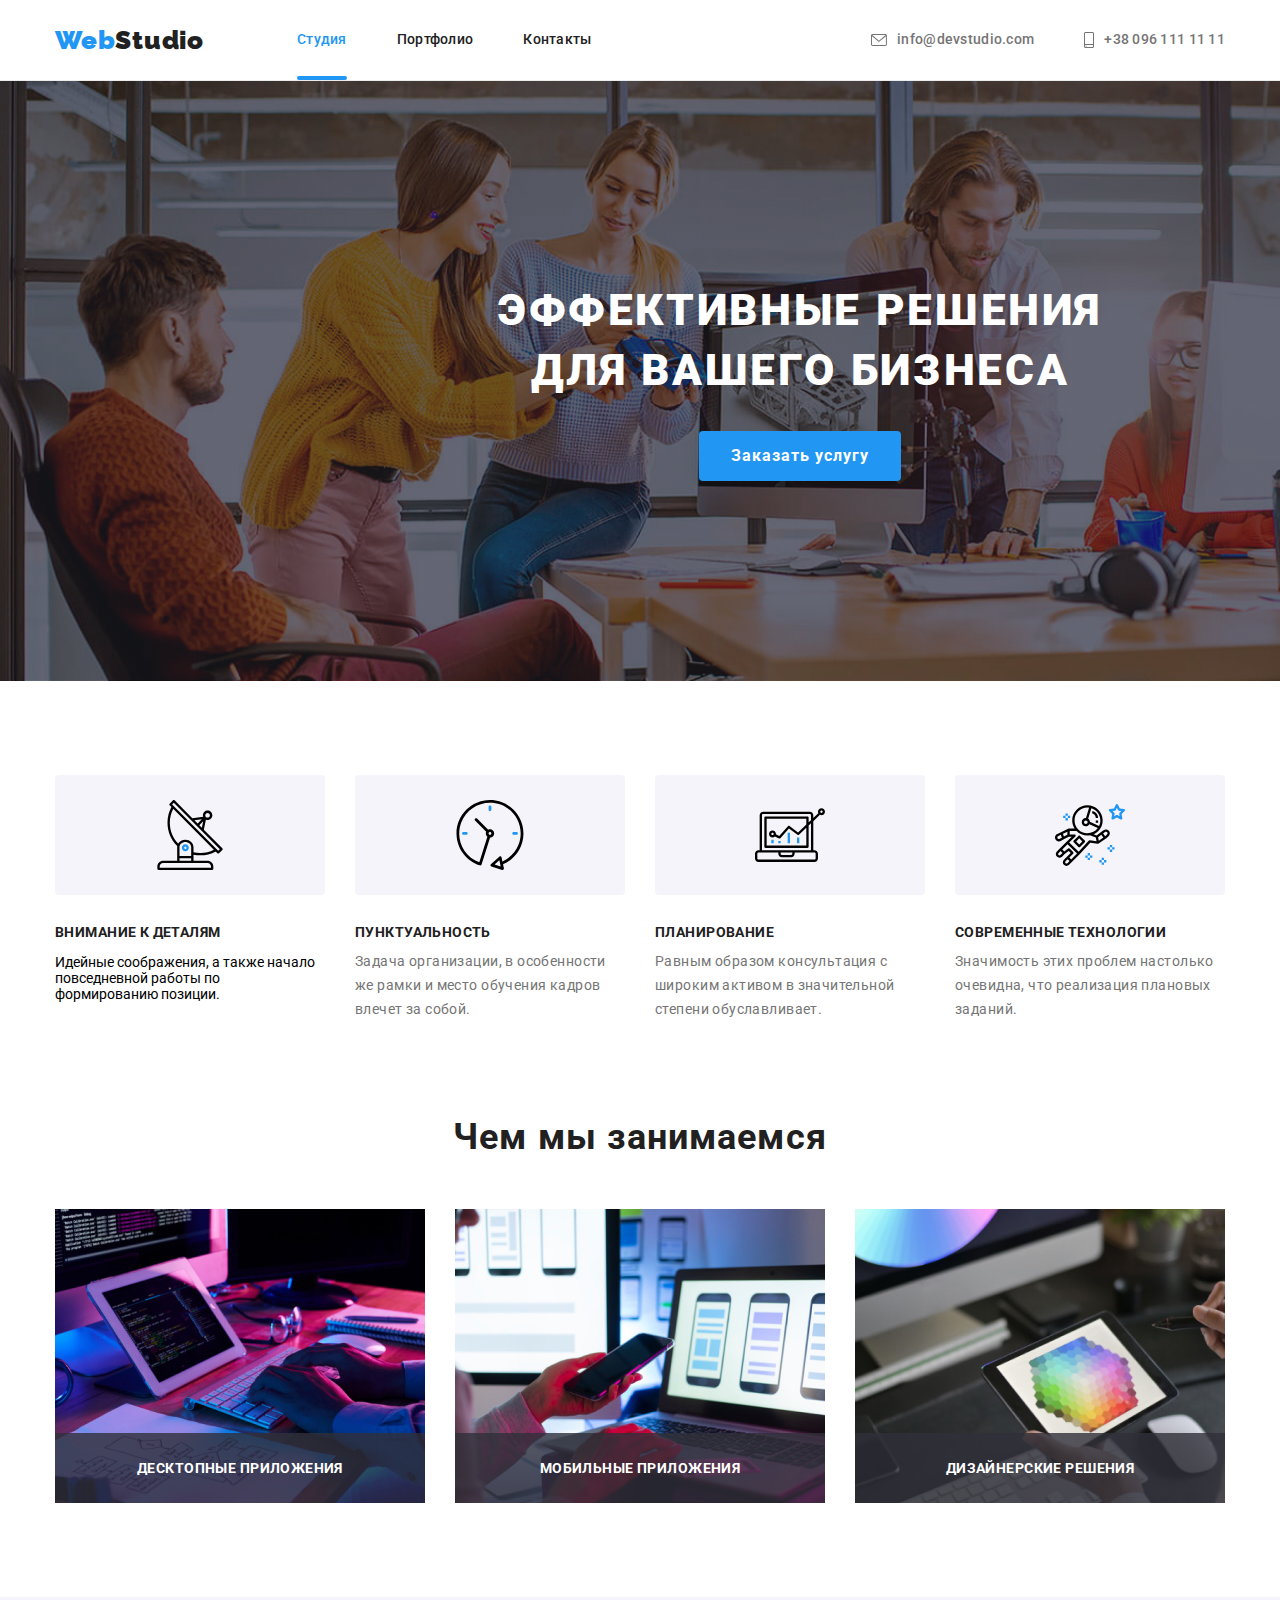
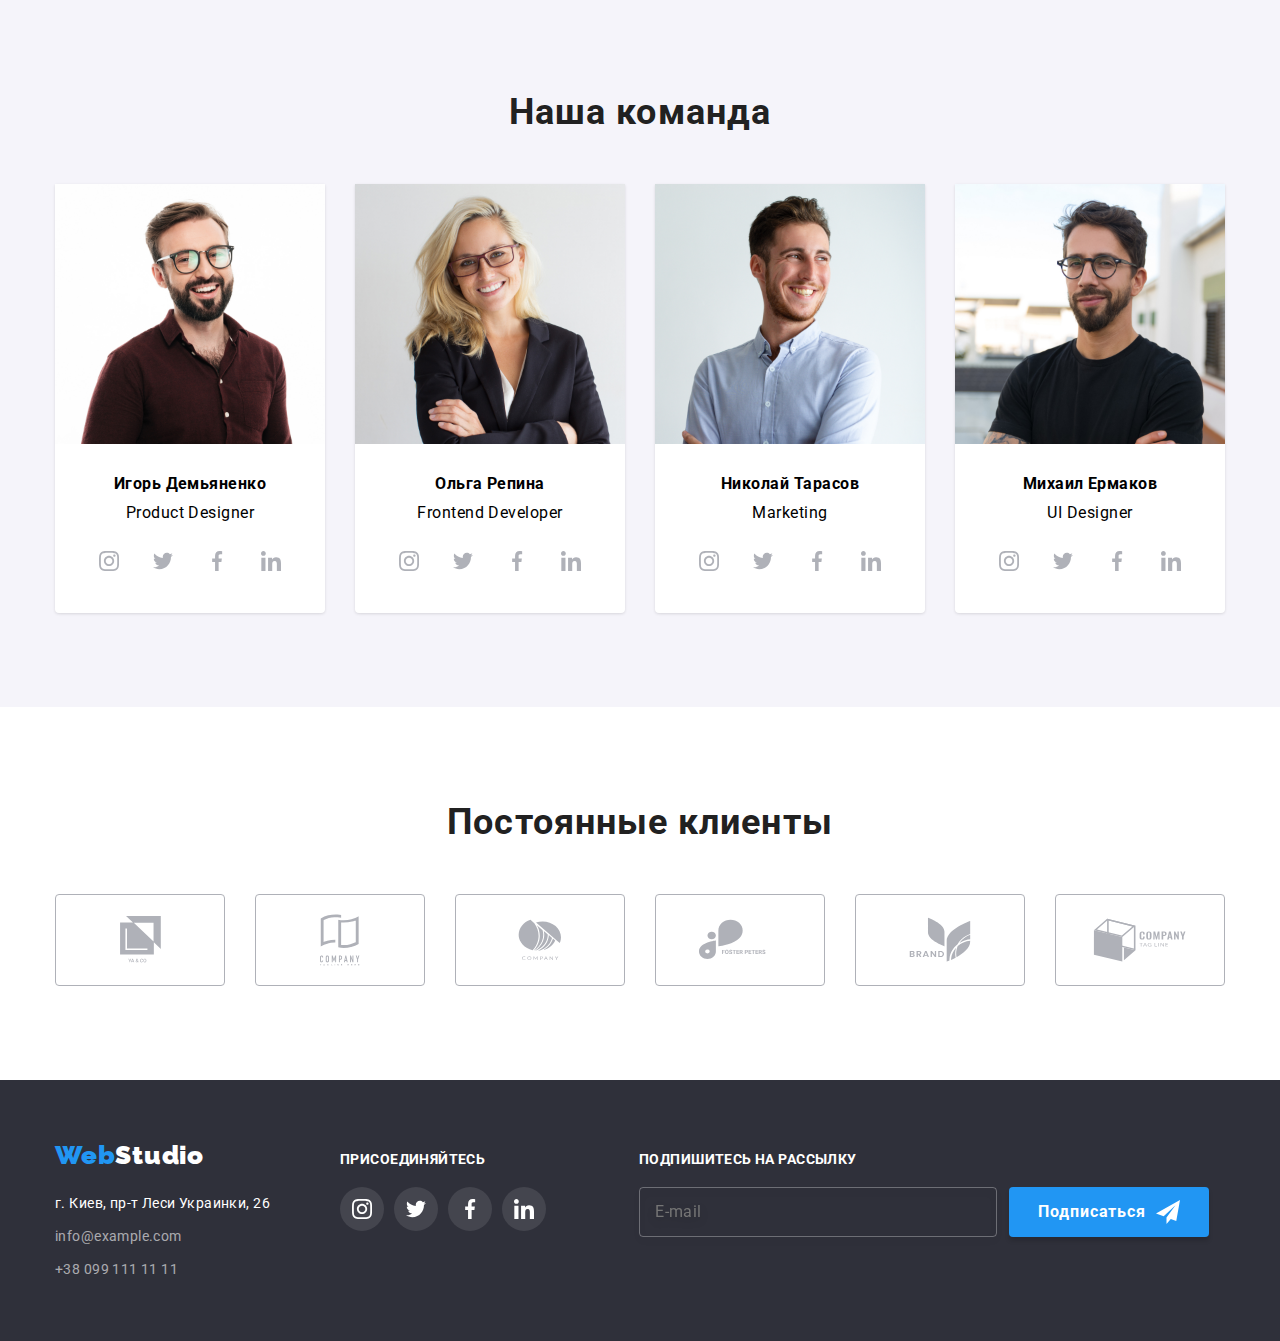
==== index.html @ 4a1d3c0e "changes" ====
<!DOCTYPE html>
<html lang="ru">
<head>
    <meta charset="UTF-8">
    <meta http-equiv="X-UA-Compatible" content="IE=edge">
    <meta name="viewport" content="width=device-width, initial-scale=1.0">
    <title>Web Studio</title>
    <link rel="stylesheet" href="https://cdnjs.cloudflare.com/ajax/libs/modern-normalize/1.1.0/modern-normalize.min.css">
    <link href="https://fonts.googleapis.com/css2?family=Raleway:wght@700&family=Roboto:wght@400;500;700;900&display=swap" rel="stylesheet">
   
<link rel="stylesheet" href="/css/main.min.css">
</head>
<body>
    <header class="header-content">
    <div class=" container main-nav">
       <nav class="main-nav">
       <a href="" class="main-nav__logo"><span class="main-nav__logo--world" >Web</span>Studio</a>
<ul class="site-nav">
    <li class="site-nav__item"><a href="./index.html" class="site-nav__link current-button">Студия</a></li>
    <li class="site-nav__item"><a href="./portfolio.html" class="site-nav__link">Портфолио</a></li>
    <li class="site-nav__item"><a href="" class="site-nav__link">Контакты</a></li>
</ul>
</nav>
<ul class="contacts">
    <li class="site-nav__item"><a href="mailto:info@devstudio.com" class="contacts__link">info@devstudio.com
        <svg class="contacts__mail-svg">
            <use href="images/symbol-defs.svg#icon-envelope"></use>
        </svg>
        </a>
    </li>
    <li class="site-nav__item"><a href="tel:+380961111111" class="contacts__link">+38 096 111 11 11
        <svg class="contacts__phone-svg">
            <use href="images/symbol-defs.svg#icon-smartphone"></use>
        </svg>
    </a></li>
</ul>
</div>
</header>
<main>
    <section class="banner">
        <div class="container">        
            <h1 class="banner__title">Эффективные решения для вашего бизнеса</h1>
        <button type="button" data-modal-open class="banner__button">Заказать услугу</button>
        </div>
</section>
    <section class="section">
        <div class="container">
   <h2 hidden>Преимущества</h2>
    <ul class="features">
       <li class="features__item">
           <div class="features-icons">
               <svg class="features-icons__icon">
                   <use href="images/symbol-defs.svg#icon-antenna"></use>
               </svg>
           </div>
           <h3 class="features__title">Внимание к деталям</h3>
           <p class="features-text">Идейные соображения, а также начало повседневной работы по формированию позиции.</p>
        </li>
       <li class="features__item">
            <div class="features-icons">
               <svg class="features-icons__icon">
                   <use href="images/symbol-defs.svg#icon-clock"></use>
               </svg>
           </div>
          <h3 class="features__title">Пунктуальность</h3> 
          <p class="features__text">Задача организации, в особенности же рамки и место обучения кадров влечет за собой.</p>
          </li>
       <li class="features__item">
            <div class="features-icons">
               <svg class="features-icons__icon">
                   <use href="images/symbol-defs.svg#icon-diagram"></use>
               </svg>
           </div>
           <h3 class="features__title">Планирование</h3>
           <p class="features__text">Равным образом консультация с широким активом в значительной степени обуславливает.</p>
        </li>
       <li class="features__item">
            <div class="features-icons">
               <svg class="features-icons__icon">
                   <use href="images/symbol-defs.svg#icon-astronaut"></use>
               </svg>
           </div>
           <h3 class="features__title">Современные технологии</h3>
           <p class="features__text">Значимость этих проблем настолько очевидна, что реализация плановых заданий.</p>
        </li>
   </ul>
   </div>
   </section>
   <section class="section third">
       <div class="container">
   <h2 class="section__title">Чем мы занимаемся</h2>
   <ul class="photos-list"> 
    <li class="photos-list__item"><img src="./images/img.jpg " width="370" height="294" alt="парень набирает текст" >
   <div class="photos-list__overlay">
       <p class="photos-list__text">Десктопные приложения</p>
   </div> </li>
     <li class="photos-list__item"><img src="./images/img(1).jpg" width="370" height="294" alt="парень держит телефон">
   <div class="photos-list__overlay">
       <p class="photos-list__text">Мобильные приложения</p>
   </div> </li>
     <li class="photos-list__item"><img src="./images/img(2).jpg" width="370" height="294" alt="парень смотрит палитру">
   <div class="photos-list__overlay">
       <p class="photos-list__text">Дизайнерские решения</p>
   </div> </li>
    </ul>
     </div>
   </section>
   <section class="section people">
       <div class="container">
              <h2 class="section__title">Наша команда</h2>
    <ul class="team">
         <li class="team__item"><img src="./images/img(3).jpg" width="270" height="260" alt="Игорь Демьяненко">
         <div class="team__text"><h3 class="team__title">Игорь Демьяненко</h3>
            <p lang="en" class="team__job">Product Designer</p>
            <ul class="media-icons">
                <li class="media-icons__item"><a href="" class="media-icons__link">
                    <svg class="media-icons__icon">
                        <use href="images/symbol-defs.svg#icon-instagram"></use>
                    </svg>
                    </a>
                </li>
                <li class="media-icons__item"><a href="" class="media-icons__link">
                    <svg class="media-icons__icon">
                        <use href="images/symbol-defs.svg#icon-twitter"></use>
                    </svg>
                </a></li>
                <li class="media-icons__item"><a href="" class="media-icons__link">
                    <svg class="media-icons__icon">
                        <use href="images/symbol-defs.svg#icon-facebook"></use>
                    </svg>
                </a></li>
                <li class="media-icons__item"><a href="" class="media-icons__link">
                    <svg class="media-icons__icon">
                        <use href="images/symbol-defs.svg#icon-linkedin"></use>
                    </svg>
                </a></li>
            </ul>
        </div>
         </li>
        <li class="team__item"><img src="./images/img(4).jpg" width="270" height="260" alt="Ольга Репина">
        <div class="team__text"><h3 class="team__title">Ольга Репина</h3>
            <p lang="en" class="team__job">Frontend Developer</p>
            <ul class="media-icons">
                <li class="media-icons__item"><a href="" class="media-icons__link">
                    <svg class="media-icons__icon">
                        <use href="images/symbol-defs.svg#icon-instagram"></use>
                    </svg>
                    </a>
                </li>
                <li class="media-icons__item"><a href="" class="media-icons__link">
                    <svg class="media-icons__icon">
                        <use href="images/symbol-defs.svg#icon-twitter"></use>
                    </svg>
                </a></li>
                <li class="media-icons__item"><a href="" class="media-icons__link">
                    <svg class="media-icons__icon">
                        <use href="images/symbol-defs.svg#icon-facebook"></use>
                    </svg>
                </a></li>
                <li class="media-icons__item"><a href="" class="media-icons__link">
                    <svg class="media-icons__icon">
                        <use href="images/symbol-defs.svg#icon-linkedin"></use>
                    </svg>
                </a></li>
            </ul>
        </div>
        </li>
        <li class="team__item"><img src="./images/img(5).jpg" width="270" height="260" alt="Николай Тарасов">
        <div class="team__text"><h3 class="team__title">Николай Тарасов</h3>
            <p lang="en" class="team__job">Marketing</p>
            <ul class="media-icons">
                <li class="media-icons__item"><a href="" class="media-icons__link">
                    <svg class="media-icons__icon">
                        <use href="images/symbol-defs.svg#icon-instagram"></use>
                    </svg>
                    </a>
                </li>
                <li class="media-icons__item"><a href="" class="media-icons__link">
                    <svg class="media-icons__icon">
                        <use href="images/symbol-defs.svg#icon-twitter"></use>
                    </svg>
                </a></li>
                <li class="media-icons__item"><a href="" class="media-icons__link">
                    <svg class="media-icons__icon">
                        <use href="images/symbol-defs.svg#icon-facebook"></use>
                    </svg>
                </a></li>
                <li class="media-icons__item"><a href="" class="media-icons__link">
                    <svg class="media-icons__icon">
                        <use href="images/symbol-defs.svg#icon-linkedin"></use>
                    </svg>
                </a></li>
            </ul>
        </div>
        </li>
        <li class="team__item"><img src="./images/img(6).jpg" width="270" height="260" alt="Михаил Ермаков">
        <div class="team__text"><h3 class="team__title">Михаил Ермаков</h3>
            <p lang="en" class="team__job">UI Designer</p>
            <ul class="media-icons">
                <li class="media-icons__item"><a href="" class="media-icons__link">
                    <svg class="media-icons__icon">
                        <use href="images/symbol-defs.svg#icon-instagram"></use>
                    </svg>
                    </a>
                </li>
                <li class="media-icons__item"><a href="" class="media-icons__link">
                    <svg class="media-icons__icon">
                        <use href="images/symbol-defs.svg#icon-twitter"></use>
                    </svg>
                </a></li>
                <li class="media-icons__item"><a href="" class="media-icons__link">
                    <svg class="media-icons__icon">
                        <use href="images/symbol-defs.svg#icon-facebook"></use>
                    </svg>
                </a></li>
                <li class="media-icons__item"><a href="" class="media-icons__link">
                    <svg class="media-icons__icon">
                        <use href="images/symbol-defs.svg#icon-linkedin"></use>
                    </svg>
                </a></li>
            </ul>
        </div>
        </li>
         </ul>
    </div>
</section>
<section class="section our-clients">
    <div class="container">
    <h2 class="section__title">Постоянные клиенты</h2>
    <ul class="clients-list">
        <li class="clients__item">
            <a href="" class="clients__link">         
<svg class="clients__logo" width="41px" height="46.7px">
    <use href="images/symbol-defs.svg#icon-logo6"></use>
</svg>
</a>
        </li>
        <li class="clients__item">
                <a href="" class="clients__link">
<svg class="clients__logo" width="40px" height="52px">
    <use href="images/symbol-defs.svg#icon-logo1" ></use>
</svg>
                </a>
        </li>
        <li class="clients__item">
                <a href="" class="clients__link">
<svg class="clients__logo" width="43.46px" height="41.18px">
    <use href="images/symbol-defs.svg#icon-logo5" ></use>
</svg>
</a>
        </li>
        <li class="clients__item">
                <a href="" class="clients__link">
<svg class="clients__logo" width="84.44px" height="40.62px">
    <use href="images/symbol-defs.svg#icon-logo4"></use>
</svg>
                </a>
        </li>
        <li class="clients__item">
                <a href="" class="clients__link">
<svg class="clients__logo" width="62.54px" height="45.43px">
    <use href="images/symbol-defs.svg#icon-logo3"></use>
</svg>
</a>
        </li>
        <li class="clients__item">
                <a href="" class="clients__link">
<svg class="clients__logo" width="93.79px" height="43.93px">
    <use href="images/symbol-defs.svg#icon-logo2"></use>
</svg>
                </a>
        </li>
    </ul>
    </div>
</section>
</main>
<footer class="footer-content">
    <div class="container footer">
        <div class="footer-first">
 <a href="" class="footer-content__logo"><span class="footer-content__logo--world" >Web</span>Studio</a>
<address class="address">
<ul class="footer-list">
<li class="footer-list__adress">г. Киев, пр-т Леси Украинки, 26</li>
    <li class="footer-list--margin"><a href="mailto:info@example.com" class="footer-list__link">info@example.com</a></li>
    <li class="footer-list--margin"><a href="tel:+380991111111" class="footer-list__link">+38 099 111 11 11</a></li>
</ul>
</address>
</div>
<div class="footer-second">
    <p class="footer-second__tittle"> Присоединяйтесь</p>
    <ul class="footer-second-list">
        <li class="footer-second-list__item"><a href="" class="footer-second-list__svg">
            <svg class="footer-second-list__icon">
                        <use href="images/symbol-defs.svg#icon-instagram"></use>
                    </svg>
                    </a>
        </li>
        <li class="footer-second-list__item"><a href="" class="footer-second-list__svg">
            <svg class="footer-second-list__icon">
                        <use href="images/symbol-defs.svg#icon-twitter"></use>
                    </svg>
                    </a>
        </li>
        <li class="footer-second-list__item"><a href="" class="footer-second-list__svg">
            <svg class="footer-second-list__icon" >
                        <use href="images/symbol-defs.svg#icon-facebook"></use>
                    </svg>
                    </a>
        </li>
        <li class="footer-second-list__item"><a href="" class="footer-second-list__svg">
           <svg class="footer-second-list__icon" >
                        <use href="images/symbol-defs.svg#icon-linkedin" ></use>
                    </svg>
                    </a>
        </li>
    </ul>
</div>
<div class="div-form">
 <form action="footer" class='footer-form'>
     <h2 class="footer-form__title">Подпишитесь на рассылку</h2>
     <div class="footer-form__input">
         <label for="email"></label>
         <input type="email" placeholder="E-mail" id="email">
     <button type="submit" class="footer-form__button">
         Подписаться 
         <svg class="footer-form__icon">
             <use href ="images/symbol-defs.svg#icon-icon-send"></use>
         </svg>
     </button>
     </div>
 </form>
 </div>
 </div>
</footer>
<div class="backdrop is-hidden" data-modal>
    <div class="modal">
        <button type="button" class="modal__button" data-modal-close>
            <svg class="modal__svg">
                <use href="/images/symbol-defs.svg#icon-close"></use>
            </svg>
        </button>

    
        <form action="modal" class="form">
            <h1 class="modal__title">Оставьте свои данные, мы вам перезвоним</h1>
         <div class="form-field">
         <label for="name">Имя
         </label>
         <input type="text" id="name" name="name" class="form-input" placeholder="   "/>
         <svg class="form-input__svg">
             <use href ="images/symbol-defs.svg#icon-person-black-18dp-1-2"></use>
         </svg>
         </div>
          <div class="form-field">
         <label for="tel">Телефон</label>
         <input type="tel" id="tel" class="form-input" name="tel"/>
        <svg class="form-input__svg">
             <use href ="images/symbol-defs.svg#icon-phone-black-18dp-1"></use>
         </svg>
         </div>
          <div class="form-field">
         <label for="mail">Почта</label>
        
         <input type="email" id="mail" class="form-input" />
         <svg class="form-input__svg">
             <use href ="images/symbol-defs.svg#icon-email-black-18dp-1"></use>
         </svg>
         
         </div>
          <div class="form-field">
         <label for="com">Комментарий</label>
         <textarea placeholder="Введите текст" name="comment" id="com" class="modal__textarea"></textarea>
         </div>
         <div class="form__checkbox">
         <label class="form__label-checkbox">
             <input 
         class="checkbox"
         type="checkbox" 
         name="document" 
         value="sign">
         <span class="checkbox__icon"></span>
          <span class="checkbox__text">Соглашаюсь с рассылкой и принимаю <a href="" class="modal-link-sign">Условия договора</a></span></label>
        </div>
        <div class="form-button">
            <button type="submit" class="form-button__button">Отправить</button>
            </div>
     </form>
     
    </div>
</div>
 <script src="./js/modal.js"></script>
</body>
</html>
---- css/main.min.css ----
.header-content{font-size:14px;line-height:1.1;letter-spacing:0.02em;border-bottom:solid 1px #ECECEC}.site-nav,.contacts{list-style:none;padding:0;margin:0}.site-nav{font-weight:500;display:-webkit-box;display:-ms-flexbox;display:flex;margin-left:93px}.site-nav__link{color:#212121;text-decoration:none;display:block;padding-top:32px;padding-bottom:32px;position:relative}.site-nav__link:hover,.site-nav__link:focus{color:#2196F3;fill:#2196F3}.site-nav__item:not(:last-child){margin-right:50px}.site-nav__link,.contacts-link{-webkit-transition:color 250ms cubic-bezier(0.4, 0, 0.2, 1);transition:color 250ms cubic-bezier(0.4, 0, 0.2, 1)}.current-button{color:#2196F3}.current-button::after{content:"";display:block;width:100%;height:4px;background-color:#2196F3;border-radius:2px;position:absolute;bottom:0}.contacts{display:-webkit-box;display:-ms-flexbox;display:flex;margin-left:auto}.contacts__link{color:#757575;fill:#757575;font-weight:500;text-decoration:none;padding-top:32px;padding-bottom:32px;display:-webkit-box;display:-ms-flexbox;display:flex;-webkit-box-orient:horizontal;-webkit-box-direction:reverse;-ms-flex-direction:row-reverse;flex-direction:row-reverse;-webkit-box-align:center;-ms-flex-align:center;align-items:center}.contacts__link:hover,.contacts__link:focus{color:#2196F3;fill:#2196F3}.contacts__mail-svg{width:16px;height:12px}.contacts__phone-svg{width:10px;height:16px}.contacts__mail-svg,.contacts__phone-svg{margin-right:10px;color:currentColor}.main-nav{display:-webkit-box;display:-ms-flexbox;display:flex;-webkit-box-align:center;-ms-flex-align:center;align-items:center;-webkit-box-pack:justify;-ms-flex-pack:justify;justify-content:space-between}html{-webkit-box-sizing:border-box;box-sizing:border-box}*::after,*::before{-webkit-box-sizing:inherit;box-sizing:inherit}body{font-family:Roboto,sans-serif;font-size:14px;margin:0}img{display:block;max-width:100%;height:auto}h1,h2,h3,h4,h5,h6{margin:0}.buttons-list,.products,.footer-list,.features,.photos-list,.team,.media-icons,.clients-list,.footer-second-list{list-style:none;padding:0;margin:0}.container{width:1200px;padding-left:15px;padding-right:15px;margin-left:auto;margin-right:auto}.section.third{padding-top:0}.section{padding-top:94px;padding-bottom:94px}.section:last-child{padding-bottom:94px}.section__title{color:#212121;font-weight:700;font-size:36px;line-height:1.2;text-align:center;letter-spacing:0.03em;margin-top:0;margin-bottom:50px}.section.people{background-color:#F5F4FA}.main-nav__logo{color:#212121;text-decoration:none;font-family:Raleway, sans-serif;font-weight:900;font-size:26px;line-height:1.19;letter-spacing:0.03em;padding-top:24px;padding-bottom:24px}.footer-content__logo{color:#fff;text-decoration:none;font-family:Raleway, sans-serif;font-weight:900;font-size:26px;line-height:1.19;letter-spacing:0.03em;padding-top:24px;padding-bottom:24px}.main-nav__logo--world{color:#2196F3}.footer-content__logo--world{color:#2196F3}.banner{margin:0 auto;text-align:center;padding-top:200px;padding-bottom:200px;background-color:#2F303A;background-image:-webkit-gradient(linear, left top, right top, from(rgba(47,48,58,0.4)), to(rgba(47,48,58,0.4))),url(/images/header1.jpg);background-image:linear-gradient(to right, rgba(47,48,58,0.4), rgba(47,48,58,0.4)),url(/images/header1.jpg);background-repeat:no-repeat;background-position:center;background-size:cover;width:1600px}.banner__title{color:#fff;font-weight:900;font-size:44px;line-height:1.36;letter-spacing:0.06em;text-transform:uppercase;margin-top:0;margin-bottom:30px;width:696px;margin-right:auto;margin-left:auto}.banner__button{color:#fff;background-color:#2196F3;font-weight:bold;font-size:16px;line-height:1.87;letter-spacing:0.06em;cursor:pointer;font-family:Roboto,sans-serif;border-radius:4px;-webkit-box-shadow:0px 4px 4px rgba(0,0,0,0.15);box-shadow:0px 4px 4px rgba(0,0,0,0.15);border:none;padding:10px 32px}.features{display:-webkit-box;display:-ms-flexbox;display:flex}.features__title{color:#212121;font-weight:700;font-size:14px;line-height:1.1;letter-spacing:0.03em;text-transform:uppercase;margin:0;margin-bottom:10px}.features__text{font-size:14px;line-height:1.71;letter-spacing:0.03em;margin:0;color:#757575}.features__item{width:270px}.features__item:not(:last-child){margin-right:30px}.features-icons{display:-webkit-box;display:-ms-flexbox;display:flex;width:270px;height:120px;background-color:#F5F4FA;border-radius:4px;-webkit-box-pack:center;-ms-flex-pack:center;justify-content:center;-webkit-box-align:center;-ms-flex-align:center;align-items:center;margin-bottom:30px}.features-icons__icon{width:70px;height:70px}.photos-list{display:-webkit-box;display:-ms-flexbox;display:flex}.photos-list__item{display:-webkit-box;display:-ms-flexbox;display:flex;margin-right:30px;width:calc((100%-60px)/3);position:relative}.photos-list__item:nth-child(3n){margin-right:0}.photos-list__overlay{position:absolute;bottom:0;width:100%;height:70px;background-color:#2F303ACC;display:-webkit-box;display:-ms-flexbox;display:flex;-webkit-box-pack:center;-ms-flex-pack:center;justify-content:center;-webkit-box-align:center;-ms-flex-align:center;align-items:center}.photos-list__text{font-family:Roboto,sans-serif;font-size:14px;font-weight:700;line-height:16px;letter-spacing:0.03em;text-transform:uppercase;color:#fff;margin:0%}.team{display:-webkit-box;display:-ms-flexbox;display:flex}.team__item{margin-right:30px;width:calc((100%-90px)/4);text-align:center;background-color:#fff;-webkit-box-shadow:0px 2px 1px 0px #00000033;box-shadow:0px 2px 1px 0px #00000033;-webkit-box-shadow:0px 1px 1px 0px #00000024;box-shadow:0px 1px 1px 0px #00000024;-webkit-box-shadow:0px 1px 3px 0px #0000001F;box-shadow:0px 1px 3px 0px #0000001F;border-bottom-right-radius:4px;border-bottom-left-radius:4px}.team__item:nth-child(4n){margin-right:0}.team__text{display:block;padding-top:30px;padding-bottom:30px}.team__title{color:var(--dark-color);font-family:500;font-size:16px;line-height:1.2;letter-spacing:0.03em;margin-bottom:10px}.team__job{font-size:16px;line-height:1.2;letter-spacing:0.03em;color:var(--primary-middle);margin:0;margin-bottom:16px}.media-icons{display:-webkit-box;display:-ms-flexbox;display:flex;-ms-flex-wrap:wrap;flex-wrap:wrap;-webkit-box-pack:center;-ms-flex-pack:center;justify-content:center}.media-icons__link{display:-webkit-box;display:-ms-flexbox;display:flex;width:44px;height:44px;border-radius:50%;color:#AFB1B8;-webkit-box-align:center;-ms-flex-align:center;align-items:center;-webkit-box-pack:center;-ms-flex-pack:center;justify-content:center;-webkit-transition:color 250ms cubic-bezier(0.4, 0, 0.2, 1),background-color 250ms cubic-bezier(0.4, 0, 0.2, 1);transition:color 250ms cubic-bezier(0.4, 0, 0.2, 1),background-color 250ms cubic-bezier(0.4, 0, 0.2, 1)}.media-icons__link:hover,.media-icons__link:focus{background-color:#2196F3;color:#fff}.media-icons__icon{width:20px;height:20px;fill:currentColor}.media-icons__item:not(:last-child){margin-right:10px}.clients-list{display:-webkit-box;display:-ms-flexbox;display:flex;-ms-flex-wrap:wrap;flex-wrap:wrap}.clients__item:not(:last-child){margin-right:30px}.clients__link{width:170px;height:92px;fill:#AFB1B8;display:-webkit-box;display:-ms-flexbox;display:flex;-webkit-box-pack:center;-ms-flex-pack:center;justify-content:center;-webkit-box-align:center;-ms-flex-align:center;align-items:center;border:1px solid #AFB1B8;border-radius:4px;-webkit-transition:fill 250ms cubic-bezier(0.4, 0, 0.2, 1),border-color 250ms cubic-bezier(0.4, 0, 0.2, 1);transition:fill 250ms cubic-bezier(0.4, 0, 0.2, 1),border-color 250ms cubic-bezier(0.4, 0, 0.2, 1)}.clients__link:hover,.clients__link:focus{fill:#2196F3;border-color:#2196F3}.clients-list{fill:currentColor}.footer-second-list{display:-webkit-box;display:-ms-flexbox;display:flex;-ms-flex-wrap:wrap;flex-wrap:wrap;-ms-flex-pack:distribute;justify-content:space-around}.footer-second{display:-webkit-box;display:-ms-flexbox;display:flex;-webkit-box-orient:vertical;-webkit-box-direction:normal;-ms-flex-direction:column;flex-direction:column;margin-left:70px}.container.footer{display:-webkit-box;display:-ms-flexbox;display:flex;-webkit-box-align:baseline;-ms-flex-align:baseline;align-items:baseline}.footer-second__tittle{text-transform:uppercase;font-family:Roboto,sans-serif;font-size:14px;font-weight:700;line-height:16px;letter-spacing:0.03em;text-align:left;color:#fff;margin:0;margin-bottom:20px}.footer-content{background-color:#2F303A;font-size:14px;line-height:1.71;letter-spacing:0.03em;padding-top:60px;padding-bottom:60px}.footer-list__link{color:#FFFFFF99;text-decoration:none;font-style:normal;-webkit-transition:color 250ms cubic-bezier(0.4, 0, 0.2, 1);transition:color 250ms cubic-bezier(0.4, 0, 0.2, 1)}.footer-list__link:hover,.footer-list__link:focus{color:#2196F3;fill:#2196F3}.footer-list__adress{font-style:normal;color:#fff}.footer-list--margin{margin-top:9px}.footer-content__logo{padding:0}.address{margin-top:20px}.footer-second-list__svg{display:-webkit-box;display:-ms-flexbox;display:flex;width:44px;height:44px;border-radius:50%;-webkit-box-align:center;-ms-flex-align:center;align-items:center;-webkit-box-pack:center;-ms-flex-pack:center;justify-content:center;color:#fff;background-color:#FFFFFF1A;-webkit-transition:background-color 250ms cubic-bezier(0.4, 0, 0.2, 1);transition:background-color 250ms cubic-bezier(0.4, 0, 0.2, 1)}.footer-second-list__item:not(:last-child){margin-right:10px}.footer-second-list__icon{width:20px;height:20px;fill:currentColor}.footer-second-list__svg:hover,.footer-second-list__svg:focus{background-color:#2196F3}.footer-form__icon{fill:blue;width:24px;height:24px;margin-left:10px}.div-form{margin-left:93px}.footer-form__icon{fill:blue;width:24px;height:24px;margin-left:10px}.footer-form__button{width:200px;height:50px;background-color:#2196F3;color:#fff;display:-webkit-box;display:-ms-flexbox;display:flex;-webkit-box-pack:center;-ms-flex-pack:center;justify-content:center;-webkit-box-align:center;-ms-flex-align:center;align-items:center;font-family:Roboto,sans-serif;font-style:normal;font-weight:700;font-size:16px;line-height:30px;letter-spacing:0.06em;-webkit-box-shadow:0px 4px 4px rgba(0,0,0,0.15);box-shadow:0px 4px 4px rgba(0,0,0,0.15);border-radius:4px;border:none;cursor:pointer}.footer-form__title{font-family:Roboto,sans-serif;font-style:normal;font-weight:700;font-size:14px;line-height:16px;letter-spacing:0.03em;text-transform:uppercase;color:#fff;margin-bottom:20px}.footer-form input{padding:15px;width:358px;height:50px;font-family:Roboto,sans-serif;font-style:normal;font-weight:400;font-size:16px;line-height:20px;display:-webkit-box;display:-ms-flexbox;display:flex;-webkit-box-align:center;-ms-flex-align:center;align-items:center;letter-spacing:0.03em;color:#FFFFFF99;background-color:transparent;border:1px solid #FFFFFF4D;-webkit-filter:drop-shadow(0px 4px 4px rgba(0,0,0,0.15));filter:drop-shadow(0px 4px 4px rgba(0,0,0,0.15));border-radius:4px;margin-right:12px}.footer-form__input{display:-webkit-box;display:-ms-flexbox;display:flex}.backdrop{position:fixed;top:0;left:0;width:100%;height:100%;background-color:#00000033;opacity:1;-webkit-transition:opacity 250ms cubic-bezier(0.4, 0, 0.2, 1);transition:opacity 250ms cubic-bezier(0.4, 0, 0.2, 1)}.backdrop.is-hidden{opacity:0;pointer-events:none}.modal{position:absolute;width:528px;height:581px;background-color:#fff;top:50%;left:50%;-webkit-transform:translate(-50%, -50%);transform:translate(-50%, -50%);padding:40px}.modal__svg{width:18px;height:18px}.modal__button{display:-webkit-box;display:-ms-flexbox;display:flex;-webkit-box-pack:center;-ms-flex-pack:center;justify-content:center;-webkit-box-align:center;-ms-flex-align:center;align-items:center;width:30px;height:30px;position:absolute;right:8px;top:8px;background-color:transparent;border:1px solid #0000001A;border-radius:50%;cursor:pointer}.modal__button:hover,.modal__button:focus{fill:#2196F3;-webkit-transition:fill 250ms cubic-bezier(0.4, 0, 0.2, 1);transition:fill 250ms cubic-bezier(0.4, 0, 0.2, 1)}.modal__svg{width:18px;height:18px}.modal__title{font-family:Roboto,sans-serif;font-size:20px;font-weight:700;line-height:23px;letter-spacing:0.03em;text-align:center;color:#212121;margin-bottom:12px}.modal-link-sign{color:#2196F3}.modal__textarea{padding:12px 16px;font-family:Roboto,sans-serif;font-style:normal;font-weight:400;font-size:14px;line-height:16px;letter-spacing:0.01em;color:rgba(117,117,117,0.5);outline:0}.modal__textarea:focus-within,.modal__textarea:hover{border-color:#2196F3;-webkit-transition:color 250ms cubic-bezier(0.4, 0, 0.2, 1);transition:color 250ms cubic-bezier(0.4, 0, 0.2, 1)}.form{width:448px;display:block}.form-field{position:relative;margin-bottom:10px;display:-webkit-box;display:-ms-flexbox;display:flex;-webkit-box-orient:vertical;-webkit-box-direction:normal;-ms-flex-direction:column;flex-direction:column;font-family:Roboto;font-size:12px;font-weight:400;line-height:14px;letter-spacing:0.01em;text-align:left;color:#757575}.form-input{height:40px;margin-top:4px;border:1px solid rgba(33,33,33,0.2);-webkit-box-sizing:border-box;box-sizing:border-box;border-radius:4px;padding-left:42px;padding-top:12px;padding-bottom:12px;fill:black;outline:0;cursor:pointer}.form-input:focus-within,.form-input:hover{fill:#2196F3;border-color:#2196F3;-webkit-transition:color 250ms cubic-bezier(0.4, 0, 0.2, 1);transition:color 250ms cubic-bezier(0.4, 0, 0.2, 1);-webkit-transition:border-color 250ms cubic-bezier(0.4, 0, 0.2, 1);transition:border-color 250ms cubic-bezier(0.4, 0, 0.2, 1)}.form-input:focus-within+.form-input__svg,.form-input:hover+.form-input__svg{fill:#2196F3;-webkit-transition:fill 250ms cubic-bezier(0.4, 0, 0.2, 1);transition:fill 250ms cubic-bezier(0.4, 0, 0.2, 1)}.form-field textarea{margin-top:4px;height:120px;resize:none;border:1px solid rgba(33,33,33,0.2);-webkit-box-sizing:border-box;box-sizing:border-box;border-radius:4px}.form-button__button{height:50px;width:200px;border-radius:4px;-webkit-box-shadow:0px 4px 4px rgba(0,0,0,0.15);box-shadow:0px 4px 4px rgba(0,0,0,0.15);background:#2196F3;font-family:Roboto;font-size:16px;font-weight:700;line-height:30px;letter-spacing:0.06em;text-align:center;color:#fff;border:none;cursor:pointer}.form-button{display:-webkit-box;display:-ms-flexbox;display:flex;-webkit-box-pack:center;-ms-flex-pack:center;justify-content:center}.form__checkbox{margin-bottom:40px;font-family:Roboto,sans-serif;font-size:14px;font-weight:400;line-height:24px;letter-spacing:0.03em;text-align:left;color:#757575}.form-input__svg{width:18px;height:18px;position:absolute;top:50%;margin-left:15px;cursor:pointer}.checkbox{-webkit-appearance:none;position:absolute}.checkbox:focus-within+.checkbox__icon{border-color:#2196F3}.checkbox__icon{display:inline-block;width:16px;height:15px;background-color:#fff;border:2px solid #212121;border-radius:2px;margin-right:7px}.checkbox:checked+.checkbox__icon{background-color:#2196F3;background-origin:padding-box;background-image:url(/images/vector1.svg);background-size:contain;background-repeat:no-repeat;border-color:#2196F3}.form__label-checkbox{display:-webkit-box;display:-ms-flexbox;display:flex;-webkit-box-align:center;-ms-flex-align:center;align-items:center;-webkit-box-pack:center;-ms-flex-pack:center;justify-content:center}.checkbox__text{margin:0}.icon{position:absolute;top:50%;-webkit-transform:translateY(-50%);transform:translateY(-50%);background-color:#abb;width:20px;height:20px;left:10px}.section-buttons{padding-top:94px;padding-bottom:94px;display:-webkit-box;display:-ms-flexbox;display:flex}.all-button{background-color:#2196F3;color:#fff}.buttons-list__button{font-weight:500;font-size:16px;line-height:1.62;text-align:center;letter-spacing:0.03em;cursor:pointer;border-radius:4px;font-family:Roboto, sans-serif;min-width:73px;border:none;padding:6px 22px;-webkit-transition:color 250ms cubic-bezier(0.4, 0, 0.2, 1),background-color 250ms cubic-bezier(0.4, 0, 0.2, 1),-webkit-box-shadow 250ms cubic-bezier(0.4, 0, 0.2, 1);transition:color 250ms cubic-bezier(0.4, 0, 0.2, 1),background-color 250ms cubic-bezier(0.4, 0, 0.2, 1),-webkit-box-shadow 250ms cubic-bezier(0.4, 0, 0.2, 1);transition:color 250ms cubic-bezier(0.4, 0, 0.2, 1),box-shadow 250ms cubic-bezier(0.4, 0, 0.2, 1),background-color 250ms cubic-bezier(0.4, 0, 0.2, 1);transition:color 250ms cubic-bezier(0.4, 0, 0.2, 1),box-shadow 250ms cubic-bezier(0.4, 0, 0.2, 1),background-color 250ms cubic-bezier(0.4, 0, 0.2, 1),-webkit-box-shadow 250ms cubic-bezier(0.4, 0, 0.2, 1)}.buttons-list__button:hover,.buttons-list__button:focus{background-color:#2196F3;color:#fff;-webkit-box-shadow:0px 3px 1px rgba(0,0,0,0.1),0px 1px 2px rgba(0,0,0,0.08),0px 2px 2px rgba(209,203,203,0.12);box-shadow:0px 3px 1px rgba(0,0,0,0.1),0px 1px 2px rgba(0,0,0,0.08),0px 2px 2px rgba(209,203,203,0.12)}.buttons-list{margin-bottom:50px;display:-webkit-box;display:-ms-flexbox;display:flex;-webkit-box-pack:center;-ms-flex-pack:center;justify-content:center}.buttons-list__item{display:-webkit-box;display:-ms-flexbox;display:flex;margin-right:8px}.buttons-list__item:last-child{margin-right:0}.products{display:-webkit-box;display:-ms-flexbox;display:flex;-ms-flex-wrap:wrap;flex-wrap:wrap}.products--border{border:1px solid #EEEEEE;border-top:0;padding:20px 24px 20px 24px}.products__name{font-size:18px;line-height:2;letter-spacing:0.06em;color:#212121;margin-bottom:4px}.products__description{font-size:16px;line-height:1.87;letter-spacing:0.03em;color:#757575;margin-bottom:0;margin-top:0}.products__item{margin-right:30px;width:calc((100% - 60px)/3);margin-bottom:30px;display:block}.products__item:nth-child(3n){margin-right:0}.products__item:nth-last-child(-n+3){margin-bottom:0}.products__link{display:block;text-decoration:none;-webkit-transition:-webkit-box-shadow 250ms cubic-bezier(0.4, 0, 0.2, 1);transition:-webkit-box-shadow 250ms cubic-bezier(0.4, 0, 0.2, 1);transition:box-shadow 250ms cubic-bezier(0.4, 0, 0.2, 1);transition:box-shadow 250ms cubic-bezier(0.4, 0, 0.2, 1), -webkit-box-shadow 250ms cubic-bezier(0.4, 0, 0.2, 1)}.products__link:hover,.products__link:focus{-webkit-box-shadow:1px 4px 6px 0px #00000029, 0px 4px 4px 0px #0000000F, 0px 1px 1px 0px #0000001F;box-shadow:1px 4px 6px 0px #00000029, 0px 4px 4px 0px #0000000F, 0px 1px 1px 0px #0000001F}.products__link:hover .products--overlay,.products__link:focus .products--overlay{-webkit-transform:translateY(0);transform:translateY(0)}.products__img{position:relative;overflow:hidden}.products--overlay{position:absolute;width:100%;height:100%;background-color:#2196F3E5;-webkit-transform:translateY(140%);transform:translateY(140%);-webkit-transition:-webkit-transform 250ms cubic-bezier(0.4, 0, 0.2, 1);transition:-webkit-transform 250ms cubic-bezier(0.4, 0, 0.2, 1);transition:transform 250ms cubic-bezier(0.4, 0, 0.2, 1);transition:transform 250ms cubic-bezier(0.4, 0, 0.2, 1), -webkit-transform 250ms cubic-bezier(0.4, 0, 0.2, 1)}.products__text{font-family:Roboto;font-size:18px;font-weight:400;line-height:28px;letter-spacing:0.03em;text-align:left;color:#fff;padding:63px 24px;margin:0}
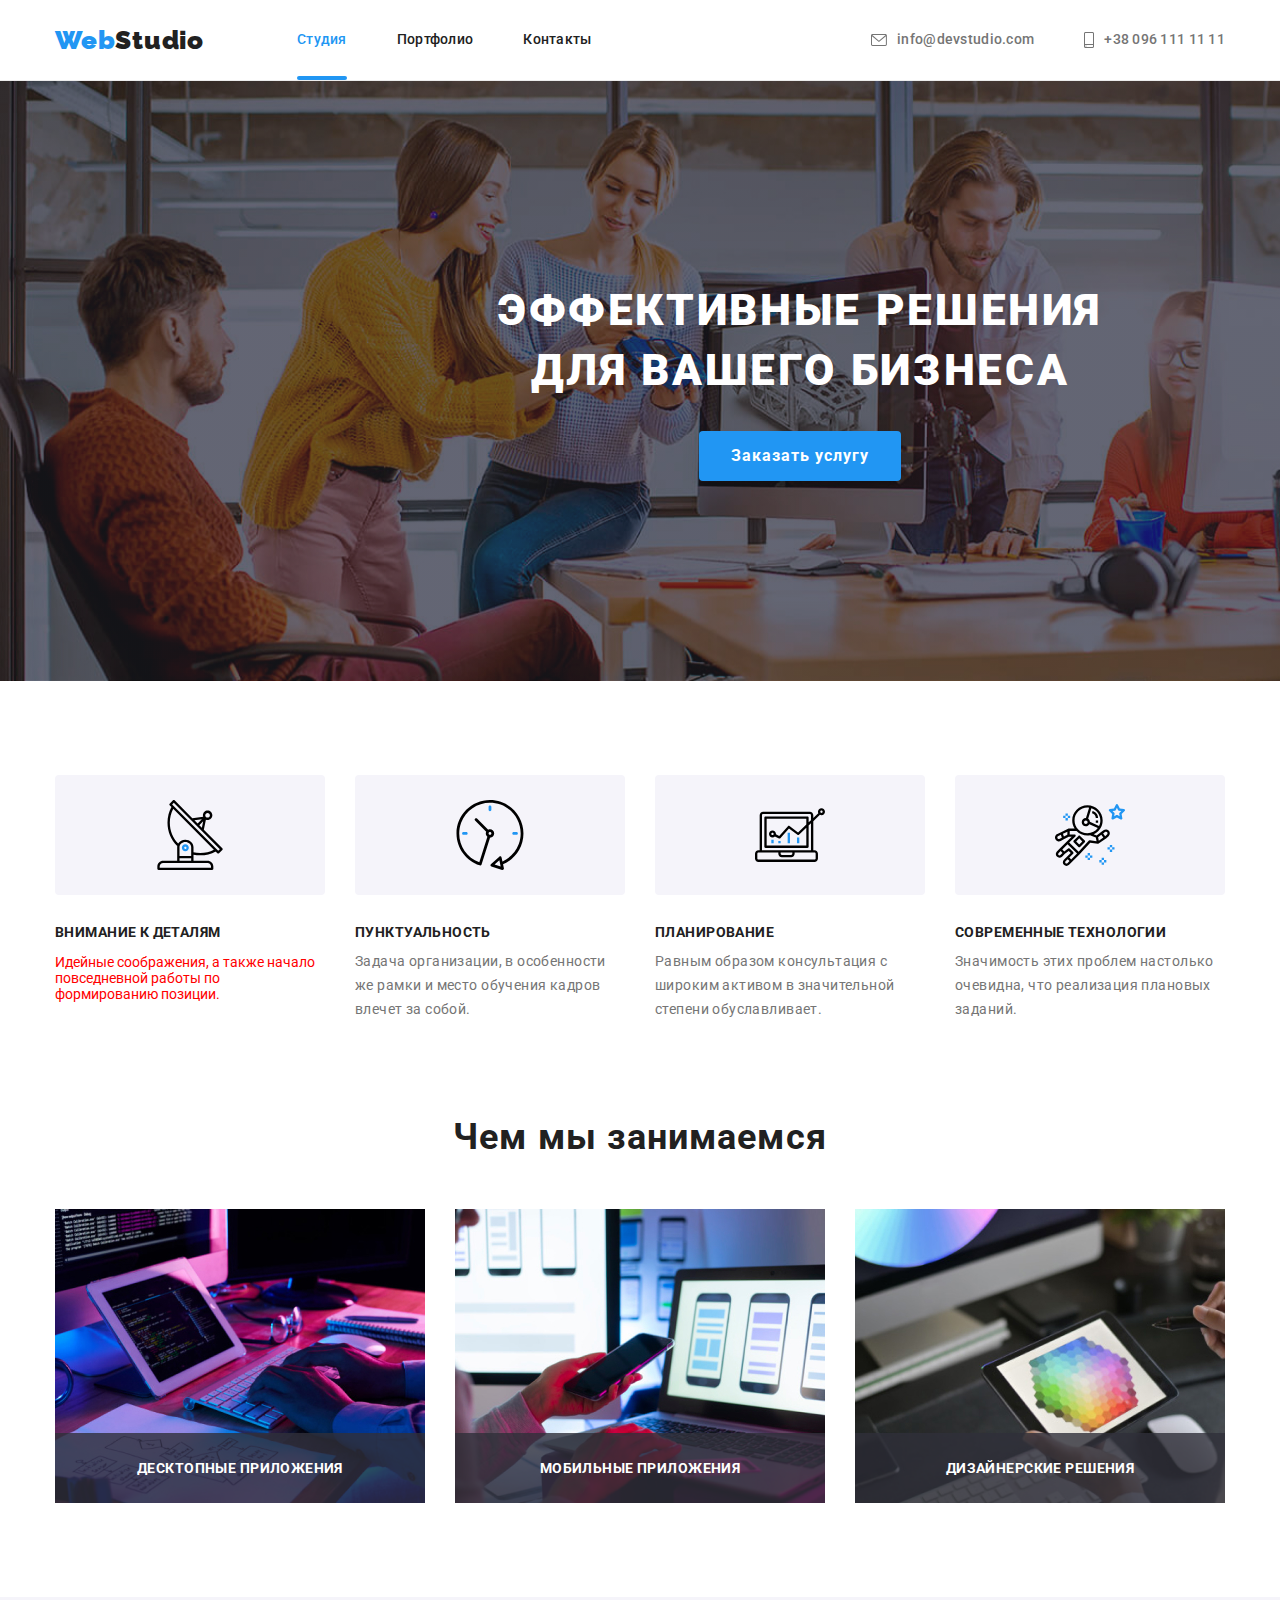
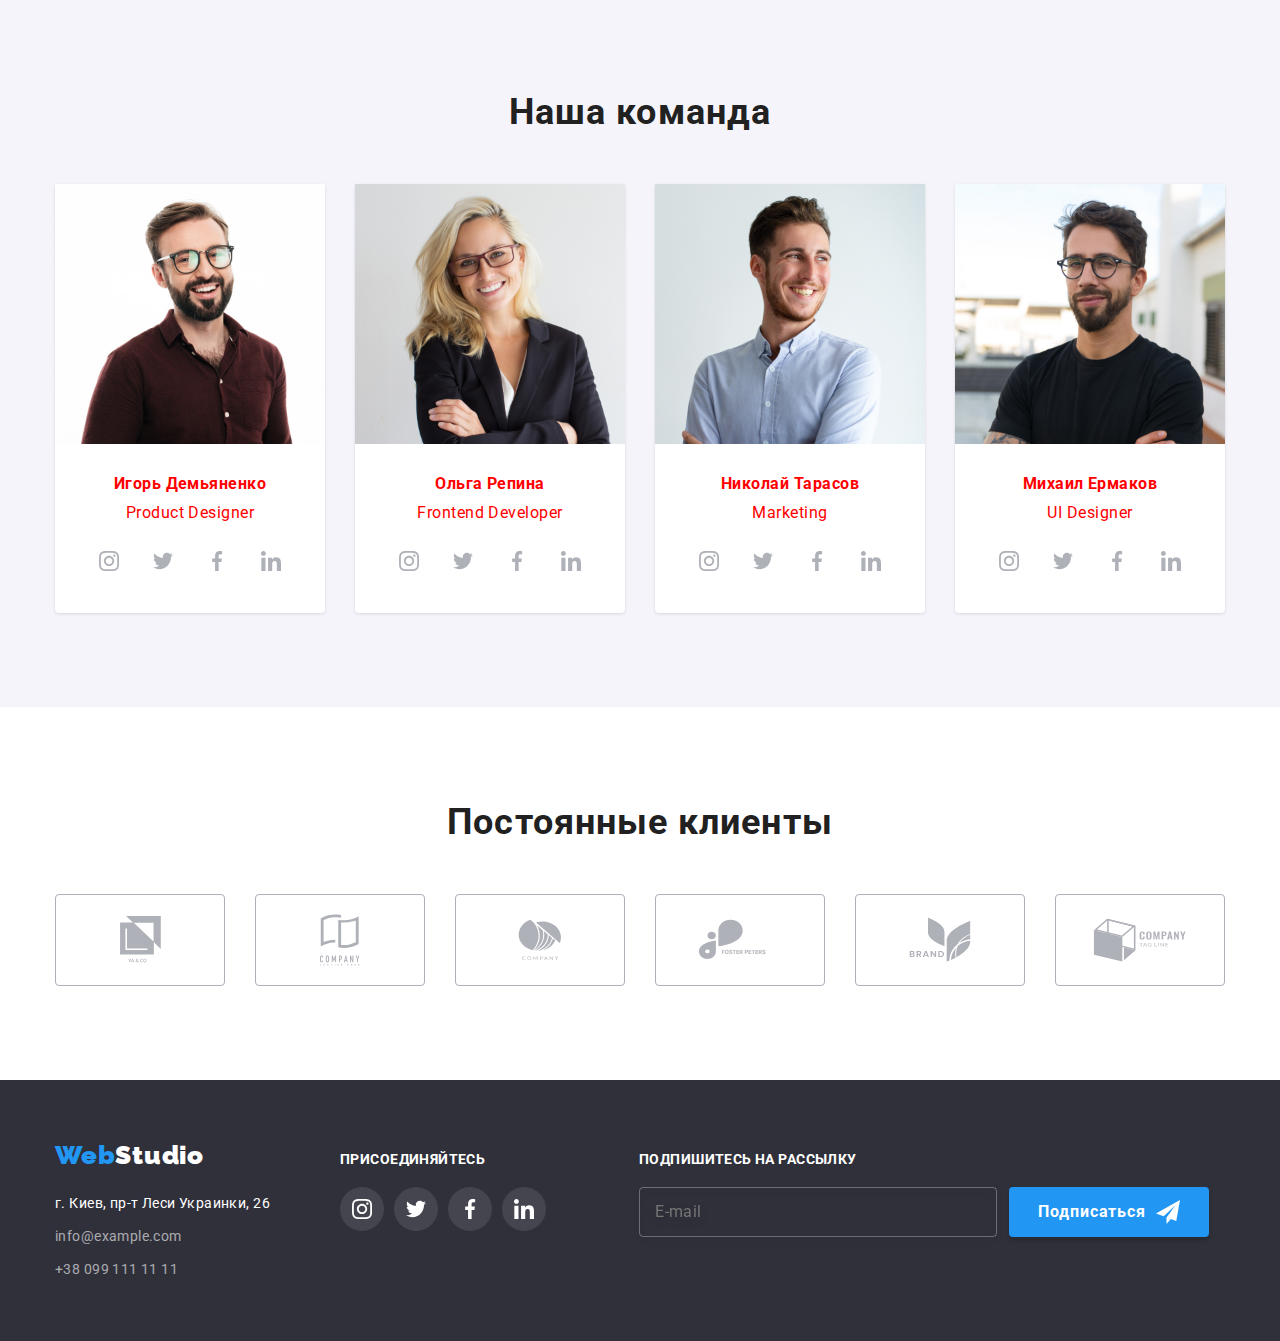
==== commit 4fd33a95: "changes" ====
--- a/index.html
+++ b/index.html
@@ -8,7 +8,7 @@
     <link rel="stylesheet" href="https://cdnjs.cloudflare.com/ajax/libs/modern-normalize/1.1.0/modern-normalize.min.css">
     <link href="https://fonts.googleapis.com/css2?family=Raleway:wght@700&family=Roboto:wght@400;500;700;900&display=swap" rel="stylesheet">
    
-<link rel="stylesheet" href="/css/main.min.css">
+<link rel="stylesheet" href="/public/css/main.min.css">
 </head>
 <body>
     <header class="header-content">
--- a/public/css/main.min.css
+++ b/public/css/main.min.css
@@ -0,0 +1 @@
+.header-content{font-size:14px;line-height:1.1;letter-spacing:0.02em;border-bottom:solid 1px #ECECEC}.site-nav,.contacts{list-style:none;padding:0;margin:0}.site-nav{font-weight:500;display:-webkit-box;display:-ms-flexbox;display:flex;margin-left:93px}.site-nav__link{color:#212121;text-decoration:none;display:block;padding-top:32px;padding-bottom:32px;position:relative}.site-nav__link:hover,.site-nav__link:focus{color:#2196F3;fill:#2196F3}.site-nav__item:not(:last-child){margin-right:50px}.site-nav__link,.contacts-link{-webkit-transition:color 250ms cubic-bezier(0.4, 0, 0.2, 1);transition:color 250ms cubic-bezier(0.4, 0, 0.2, 1)}.current-button{color:#2196F3}.current-button::after{content:"";display:block;width:100%;height:4px;background-color:#2196F3;border-radius:2px;position:absolute;bottom:0}.contacts{display:-webkit-box;display:-ms-flexbox;display:flex;margin-left:auto}.contacts__link{color:#757575;fill:#757575;font-weight:500;text-decoration:none;padding-top:32px;padding-bottom:32px;display:-webkit-box;display:-ms-flexbox;display:flex;-webkit-box-orient:horizontal;-webkit-box-direction:reverse;-ms-flex-direction:row-reverse;flex-direction:row-reverse;-webkit-box-align:center;-ms-flex-align:center;align-items:center}.contacts__link:hover,.contacts__link:focus{color:#2196F3;fill:#2196F3}.contacts__mail-svg{width:16px;height:12px}.contacts__phone-svg{width:10px;height:16px}.contacts__mail-svg,.contacts__phone-svg{margin-right:10px;color:currentColor}.main-nav{display:-webkit-box;display:-ms-flexbox;display:flex;-webkit-box-align:center;-ms-flex-align:center;align-items:center;-webkit-box-pack:justify;-ms-flex-pack:justify;justify-content:space-between}html{-webkit-box-sizing:border-box;box-sizing:border-box}*::after,*::before{-webkit-box-sizing:inherit;box-sizing:inherit}body{font-family:Roboto,sans-serif;font-size:14px;margin:0}img{display:block;max-width:100%;height:auto}h1,h2,h3,h4,h5,h6{margin:0}.buttons-list,.products,.footer-list,.features,.photos-list,.team,.media-icons,.clients-list,.footer-second-list{list-style:none;padding:0;margin:0}.container{width:1200px;padding-left:15px;padding-right:15px;margin-left:auto;margin-right:auto}.section.third{padding-top:0}.section{padding-top:94px;padding-bottom:94px}.section:last-child{padding-bottom:94px}.section__title{color:#212121;font-weight:700;font-size:36px;line-height:1.2;text-align:center;letter-spacing:0.03em;margin-top:0;margin-bottom:50px}.section.people{background-color:#F5F4FA}.main-nav__logo{color:#212121;text-decoration:none;font-family:Raleway, sans-serif;font-weight:900;font-size:26px;line-height:1.19;letter-spacing:0.03em;padding-top:24px;padding-bottom:24px}.footer-content__logo{color:#fff;text-decoration:none;font-family:Raleway, sans-serif;font-weight:900;font-size:26px;line-height:1.19;letter-spacing:0.03em;padding-top:24px;padding-bottom:24px}.main-nav__logo--world{color:#2196F3}.footer-content__logo--world{color:#2196F3}.banner{margin:0 auto;text-align:center;padding-top:200px;padding-bottom:200px;background-color:#2F303A;background-image:-webkit-gradient(linear, left top, right top, from(rgba(47,48,58,0.4)), to(rgba(47,48,58,0.4))),url(/images/header1.jpg);background-image:linear-gradient(to right, rgba(47,48,58,0.4), rgba(47,48,58,0.4)),url(/images/header1.jpg);background-repeat:no-repeat;background-position:center;background-size:cover;width:1600px}.banner__title{color:#fff;font-weight:900;font-size:44px;line-height:1.36;letter-spacing:0.06em;text-transform:uppercase;margin-top:0;margin-bottom:30px;width:696px;margin-right:auto;margin-left:auto}.banner__button{color:#fff;background-color:#2196F3;font-weight:bold;font-size:16px;line-height:1.87;letter-spacing:0.06em;cursor:pointer;font-family:Roboto,sans-serif;border-radius:4px;-webkit-box-shadow:0px 4px 4px rgba(0,0,0,0.15);box-shadow:0px 4px 4px rgba(0,0,0,0.15);border:none;padding:10px 32px}.features{display:-webkit-box;display:-ms-flexbox;display:flex}.features__title{color:#212121;font-weight:700;font-size:14px;line-height:1.1;letter-spacing:0.03em;text-transform:uppercase;margin:0;margin-bottom:10px}.features__text{font-size:14px;line-height:1.71;letter-spacing:0.03em;margin:0;color:#757575}.features__item{width:270px}.features__item:not(:last-child){margin-right:30px}.features-icons{display:-webkit-box;display:-ms-flexbox;display:flex;width:270px;height:120px;background-color:#F5F4FA;border-radius:4px;-webkit-box-pack:center;-ms-flex-pack:center;justify-content:center;-webkit-box-align:center;-ms-flex-align:center;align-items:center;margin-bottom:30px}.features-icons__icon{width:70px;height:70px}.photos-list{display:-webkit-box;display:-ms-flexbox;display:flex}.photos-list__item{display:-webkit-box;display:-ms-flexbox;display:flex;margin-right:30px;width:calc((100%-60px)/3);position:relative}.photos-list__item:nth-child(3n){margin-right:0}.photos-list__overlay{position:absolute;bottom:0;width:100%;height:70px;background-color:#2F303ACC;display:-webkit-box;display:-ms-flexbox;display:flex;-webkit-box-pack:center;-ms-flex-pack:center;justify-content:center;-webkit-box-align:center;-ms-flex-align:center;align-items:center}.photos-list__text{font-family:Roboto,sans-serif;font-size:14px;font-weight:700;line-height:16px;letter-spacing:0.03em;text-transform:uppercase;color:#fff;margin:0%}.team{display:-webkit-box;display:-ms-flexbox;display:flex}.team__item{margin-right:30px;width:calc((100%-90px)/4);text-align:center;background-color:#fff;-webkit-box-shadow:0px 2px 1px 0px #00000033;box-shadow:0px 2px 1px 0px #00000033;-webkit-box-shadow:0px 1px 1px 0px #00000024;box-shadow:0px 1px 1px 0px #00000024;-webkit-box-shadow:0px 1px 3px 0px #0000001F;box-shadow:0px 1px 3px 0px #0000001F;border-bottom-right-radius:4px;border-bottom-left-radius:4px}.team__item:nth-child(4n){margin-right:0}.team__text{display:block;padding-top:30px;padding-bottom:30px}.team__title{color:var(--dark-color);font-family:500;font-size:16px;line-height:1.2;letter-spacing:0.03em;margin-bottom:10px}.team__job{font-size:16px;line-height:1.2;letter-spacing:0.03em;color:var(--primary-middle);margin:0;margin-bottom:16px}.media-icons{display:-webkit-box;display:-ms-flexbox;display:flex;-ms-flex-wrap:wrap;flex-wrap:wrap;-webkit-box-pack:center;-ms-flex-pack:center;justify-content:center}.media-icons__link{display:-webkit-box;display:-ms-flexbox;display:flex;width:44px;height:44px;border-radius:50%;color:#AFB1B8;-webkit-box-align:center;-ms-flex-align:center;align-items:center;-webkit-box-pack:center;-ms-flex-pack:center;justify-content:center;-webkit-transition:color 250ms cubic-bezier(0.4, 0, 0.2, 1),background-color 250ms cubic-bezier(0.4, 0, 0.2, 1);transition:color 250ms cubic-bezier(0.4, 0, 0.2, 1),background-color 250ms cubic-bezier(0.4, 0, 0.2, 1)}.media-icons__link:hover,.media-icons__link:focus{background-color:#2196F3;color:#fff}.media-icons__icon{width:20px;height:20px;fill:currentColor}.media-icons__item:not(:last-child){margin-right:10px}.clients-list{display:-webkit-box;display:-ms-flexbox;display:flex;-ms-flex-wrap:wrap;flex-wrap:wrap}.clients__item:not(:last-child){margin-right:30px}.clients__link{width:170px;height:92px;fill:#AFB1B8;display:-webkit-box;display:-ms-flexbox;display:flex;-webkit-box-pack:center;-ms-flex-pack:center;justify-content:center;-webkit-box-align:center;-ms-flex-align:center;align-items:center;border:1px solid #AFB1B8;border-radius:4px;-webkit-transition:fill 250ms cubic-bezier(0.4, 0, 0.2, 1),border-color 250ms cubic-bezier(0.4, 0, 0.2, 1);transition:fill 250ms cubic-bezier(0.4, 0, 0.2, 1),border-color 250ms cubic-bezier(0.4, 0, 0.2, 1)}.clients__link:hover,.clients__link:focus{fill:#2196F3;border-color:#2196F3}.clients-list{fill:currentColor}.footer-second-list{display:-webkit-box;display:-ms-flexbox;display:flex;-ms-flex-wrap:wrap;flex-wrap:wrap;-ms-flex-pack:distribute;justify-content:space-around}.footer-second{display:-webkit-box;display:-ms-flexbox;display:flex;-webkit-box-orient:vertical;-webkit-box-direction:normal;-ms-flex-direction:column;flex-direction:column;margin-left:70px}.container.footer{display:-webkit-box;display:-ms-flexbox;display:flex;-webkit-box-align:baseline;-ms-flex-align:baseline;align-items:baseline}.footer-second__tittle{text-transform:uppercase;font-family:Roboto,sans-serif;font-size:14px;font-weight:700;line-height:16px;letter-spacing:0.03em;text-align:left;color:#fff;margin:0;margin-bottom:20px}.footer-content{background-color:#2F303A;font-size:14px;line-height:1.71;letter-spacing:0.03em;padding-top:60px;padding-bottom:60px}.footer-list__link{color:#FFFFFF99;text-decoration:none;font-style:normal;-webkit-transition:color 250ms cubic-bezier(0.4, 0, 0.2, 1);transition:color 250ms cubic-bezier(0.4, 0, 0.2, 1)}.footer-list__link:hover,.footer-list__link:focus{color:#2196F3;fill:#2196F3}.footer-list__adress{font-style:normal;color:#fff}.footer-list--margin{margin-top:9px}.footer-content__logo{padding:0}.address{margin-top:20px}.footer-second-list__svg{display:-webkit-box;display:-ms-flexbox;display:flex;width:44px;height:44px;border-radius:50%;-webkit-box-align:center;-ms-flex-align:center;align-items:center;-webkit-box-pack:center;-ms-flex-pack:center;justify-content:center;color:#fff;background-color:#FFFFFF1A;-webkit-transition:background-color 250ms cubic-bezier(0.4, 0, 0.2, 1);transition:background-color 250ms cubic-bezier(0.4, 0, 0.2, 1)}.footer-second-list__item:not(:last-child){margin-right:10px}.footer-second-list__icon{width:20px;height:20px;fill:currentColor}.footer-second-list__svg:hover,.footer-second-list__svg:focus{background-color:#2196F3}.footer-form__icon{fill:blue;width:24px;height:24px;margin-left:10px}.div-form{margin-left:93px}.footer-form__icon{fill:blue;width:24px;height:24px;margin-left:10px}.footer-form__button{width:200px;height:50px;background-color:#2196F3;color:#fff;display:-webkit-box;display:-ms-flexbox;display:flex;-webkit-box-pack:center;-ms-flex-pack:center;justify-content:center;-webkit-box-align:center;-ms-flex-align:center;align-items:center;font-family:Roboto,sans-serif;font-style:normal;font-weight:700;font-size:16px;line-height:30px;letter-spacing:0.06em;-webkit-box-shadow:0px 4px 4px rgba(0,0,0,0.15);box-shadow:0px 4px 4px rgba(0,0,0,0.15);border-radius:4px;border:none;cursor:pointer}.footer-form__title{font-family:Roboto,sans-serif;font-style:normal;font-weight:700;font-size:14px;line-height:16px;letter-spacing:0.03em;text-transform:uppercase;color:#fff;margin-bottom:20px}.footer-form input{padding:15px;width:358px;height:50px;font-family:Roboto,sans-serif;font-style:normal;font-weight:400;font-size:16px;line-height:20px;display:-webkit-box;display:-ms-flexbox;display:flex;-webkit-box-align:center;-ms-flex-align:center;align-items:center;letter-spacing:0.03em;color:#FFFFFF99;background-color:transparent;border:1px solid #FFFFFF4D;-webkit-filter:drop-shadow(0px 4px 4px rgba(0,0,0,0.15));filter:drop-shadow(0px 4px 4px rgba(0,0,0,0.15));border-radius:4px;margin-right:12px}.footer-form__input{display:-webkit-box;display:-ms-flexbox;display:flex}.backdrop{position:fixed;top:0;left:0;width:100%;height:100%;background-color:#00000033;opacity:1;-webkit-transition:opacity 250ms cubic-bezier(0.4, 0, 0.2, 1);transition:opacity 250ms cubic-bezier(0.4, 0, 0.2, 1)}.backdrop.is-hidden{opacity:0;pointer-events:none}.modal{position:absolute;width:528px;height:581px;background-color:#fff;top:50%;left:50%;-webkit-transform:translate(-50%, -50%);transform:translate(-50%, -50%);padding:40px}.modal__svg{width:18px;height:18px}.modal__button{display:-webkit-box;display:-ms-flexbox;display:flex;-webkit-box-pack:center;-ms-flex-pack:center;justify-content:center;-webkit-box-align:center;-ms-flex-align:center;align-items:center;width:30px;height:30px;position:absolute;right:8px;top:8px;background-color:transparent;border:1px solid #0000001A;border-radius:50%;cursor:pointer}.modal__button:hover,.modal__button:focus{fill:#2196F3;-webkit-transition:fill 250ms cubic-bezier(0.4, 0, 0.2, 1);transition:fill 250ms cubic-bezier(0.4, 0, 0.2, 1)}.modal__svg{width:18px;height:18px}.modal__title{font-family:Roboto,sans-serif;font-size:20px;font-weight:700;line-height:23px;letter-spacing:0.03em;text-align:center;color:#212121;margin-bottom:12px}.modal-link-sign{color:#2196F3}.modal__textarea{padding:12px 16px;font-family:Roboto,sans-serif;font-style:normal;font-weight:400;font-size:14px;line-height:16px;letter-spacing:0.01em;color:rgba(117,117,117,0.5);outline:0}.modal__textarea:focus-within,.modal__textarea:hover{border-color:#2196F3;-webkit-transition:color 250ms cubic-bezier(0.4, 0, 0.2, 1);transition:color 250ms cubic-bezier(0.4, 0, 0.2, 1)}.form{width:448px;display:block}.form-field{position:relative;margin-bottom:10px;display:-webkit-box;display:-ms-flexbox;display:flex;-webkit-box-orient:vertical;-webkit-box-direction:normal;-ms-flex-direction:column;flex-direction:column;font-family:Roboto;font-size:12px;font-weight:400;line-height:14px;letter-spacing:0.01em;text-align:left;color:#757575}.form-input{height:40px;margin-top:4px;border:1px solid rgba(33,33,33,0.2);-webkit-box-sizing:border-box;box-sizing:border-box;border-radius:4px;padding-left:42px;padding-top:12px;padding-bottom:12px;fill:black;outline:0;cursor:pointer}.form-input:focus-within,.form-input:hover{fill:#2196F3;border-color:#2196F3;-webkit-transition:color 250ms cubic-bezier(0.4, 0, 0.2, 1);transition:color 250ms cubic-bezier(0.4, 0, 0.2, 1);-webkit-transition:border-color 250ms cubic-bezier(0.4, 0, 0.2, 1);transition:border-color 250ms cubic-bezier(0.4, 0, 0.2, 1)}.form-input:focus-within+.form-input__svg,.form-input:hover+.form-input__svg{fill:#2196F3;-webkit-transition:fill 250ms cubic-bezier(0.4, 0, 0.2, 1);transition:fill 250ms cubic-bezier(0.4, 0, 0.2, 1)}.form-field textarea{margin-top:4px;height:120px;resize:none;border:1px solid rgba(33,33,33,0.2);-webkit-box-sizing:border-box;box-sizing:border-box;border-radius:4px}.form-button__button{height:50px;width:200px;border-radius:4px;-webkit-box-shadow:0px 4px 4px rgba(0,0,0,0.15);box-shadow:0px 4px 4px rgba(0,0,0,0.15);background:#2196F3;font-family:Roboto;font-size:16px;font-weight:700;line-height:30px;letter-spacing:0.06em;text-align:center;color:#fff;border:none;cursor:pointer}.form-button{display:-webkit-box;display:-ms-flexbox;display:flex;-webkit-box-pack:center;-ms-flex-pack:center;justify-content:center}.form__checkbox{margin-bottom:40px;font-family:Roboto,sans-serif;font-size:14px;font-weight:400;line-height:24px;letter-spacing:0.03em;text-align:left;color:#757575}.form-input__svg{width:18px;height:18px;position:absolute;top:50%;margin-left:15px;cursor:pointer}.checkbox{-webkit-appearance:none;position:absolute}.checkbox:focus-within+.checkbox__icon{border-color:#2196F3}.checkbox__icon{display:inline-block;width:16px;height:15px;background-color:#fff;border:2px solid #212121;border-radius:2px;margin-right:7px}.checkbox:checked+.checkbox__icon{background-color:#2196F3;background-origin:padding-box;background-image:url(/images/vector1.svg);background-size:contain;background-repeat:no-repeat;border-color:#2196F3}.form__label-checkbox{display:-webkit-box;display:-ms-flexbox;display:flex;-webkit-box-align:center;-ms-flex-align:center;align-items:center;-webkit-box-pack:center;-ms-flex-pack:center;justify-content:center}.checkbox__text{margin:0}.icon{position:absolute;top:50%;-webkit-transform:translateY(-50%);transform:translateY(-50%);background-color:#abb;width:20px;height:20px;left:10px}.section-buttons{padding-top:94px;padding-bottom:94px;display:-webkit-box;display:-ms-flexbox;display:flex}.all-button{background-color:#2196F3;color:#fff}.buttons-list__button{font-weight:500;font-size:16px;line-height:1.62;text-align:center;letter-spacing:0.03em;cursor:pointer;border-radius:4px;font-family:Roboto, sans-serif;min-width:73px;border:none;padding:6px 22px;-webkit-transition:color 250ms cubic-bezier(0.4, 0, 0.2, 1),background-color 250ms cubic-bezier(0.4, 0, 0.2, 1),-webkit-box-shadow 250ms cubic-bezier(0.4, 0, 0.2, 1);transition:color 250ms cubic-bezier(0.4, 0, 0.2, 1),background-color 250ms cubic-bezier(0.4, 0, 0.2, 1),-webkit-box-shadow 250ms cubic-bezier(0.4, 0, 0.2, 1);transition:color 250ms cubic-bezier(0.4, 0, 0.2, 1),box-shadow 250ms cubic-bezier(0.4, 0, 0.2, 1),background-color 250ms cubic-bezier(0.4, 0, 0.2, 1);transition:color 250ms cubic-bezier(0.4, 0, 0.2, 1),box-shadow 250ms cubic-bezier(0.4, 0, 0.2, 1),background-color 250ms cubic-bezier(0.4, 0, 0.2, 1),-webkit-box-shadow 250ms cubic-bezier(0.4, 0, 0.2, 1)}.buttons-list__button:hover,.buttons-list__button:focus{background-color:#2196F3;color:#fff;-webkit-box-shadow:0px 3px 1px rgba(0,0,0,0.1),0px 1px 2px rgba(0,0,0,0.08),0px 2px 2px rgba(209,203,203,0.12);box-shadow:0px 3px 1px rgba(0,0,0,0.1),0px 1px 2px rgba(0,0,0,0.08),0px 2px 2px rgba(209,203,203,0.12)}.buttons-list{margin-bottom:50px;display:-webkit-box;display:-ms-flexbox;display:flex;-webkit-box-pack:center;-ms-flex-pack:center;justify-content:center}.buttons-list__item{display:-webkit-box;display:-ms-flexbox;display:flex;margin-right:8px}.buttons-list__item:last-child{margin-right:0}.products{display:-webkit-box;display:-ms-flexbox;display:flex;-ms-flex-wrap:wrap;flex-wrap:wrap}.products--border{border:1px solid #EEEEEE;border-top:0;padding:20px 24px 20px 24px}.products__name{font-size:18px;line-height:2;letter-spacing:0.06em;color:#212121;margin-bottom:4px}.products__description{font-size:16px;line-height:1.87;letter-spacing:0.03em;color:#757575;margin-bottom:0;margin-top:0}.products__item{margin-right:30px;width:calc((100% - 60px)/3);margin-bottom:30px;display:block}.products__item:nth-child(3n){margin-right:0}.products__item:nth-last-child(-n+3){margin-bottom:0}.products__link{display:block;text-decoration:none;-webkit-transition:-webkit-box-shadow 250ms cubic-bezier(0.4, 0, 0.2, 1);transition:-webkit-box-shadow 250ms cubic-bezier(0.4, 0, 0.2, 1);transition:box-shadow 250ms cubic-bezier(0.4, 0, 0.2, 1);transition:box-shadow 250ms cubic-bezier(0.4, 0, 0.2, 1), -webkit-box-shadow 250ms cubic-bezier(0.4, 0, 0.2, 1)}.products__link:hover,.products__link:focus{-webkit-box-shadow:1px 4px 6px 0px #00000029, 0px 4px 4px 0px #0000000F, 0px 1px 1px 0px #0000001F;box-shadow:1px 4px 6px 0px #00000029, 0px 4px 4px 0px #0000000F, 0px 1px 1px 0px #0000001F}.products__link:hover .products--overlay,.products__link:focus .products--overlay{-webkit-transform:translateY(0);transform:translateY(0)}.products__img{position:relative;overflow:hidden}.products--overlay{position:absolute;width:100%;height:100%;background-color:#2196F3E5;-webkit-transform:translateY(140%);transform:translateY(140%);-webkit-transition:-webkit-transform 250ms cubic-bezier(0.4, 0, 0.2, 1);transition:-webkit-transform 250ms cubic-bezier(0.4, 0, 0.2, 1);transition:transform 250ms cubic-bezier(0.4, 0, 0.2, 1);transition:transform 250ms cubic-bezier(0.4, 0, 0.2, 1), -webkit-transform 250ms cubic-bezier(0.4, 0, 0.2, 1)}.products__text{font-family:Roboto;font-size:18px;font-weight:400;line-height:28px;letter-spacing:0.03em;text-align:left;color:#fff;padding:63px 24px;margin:0}body{color:red}
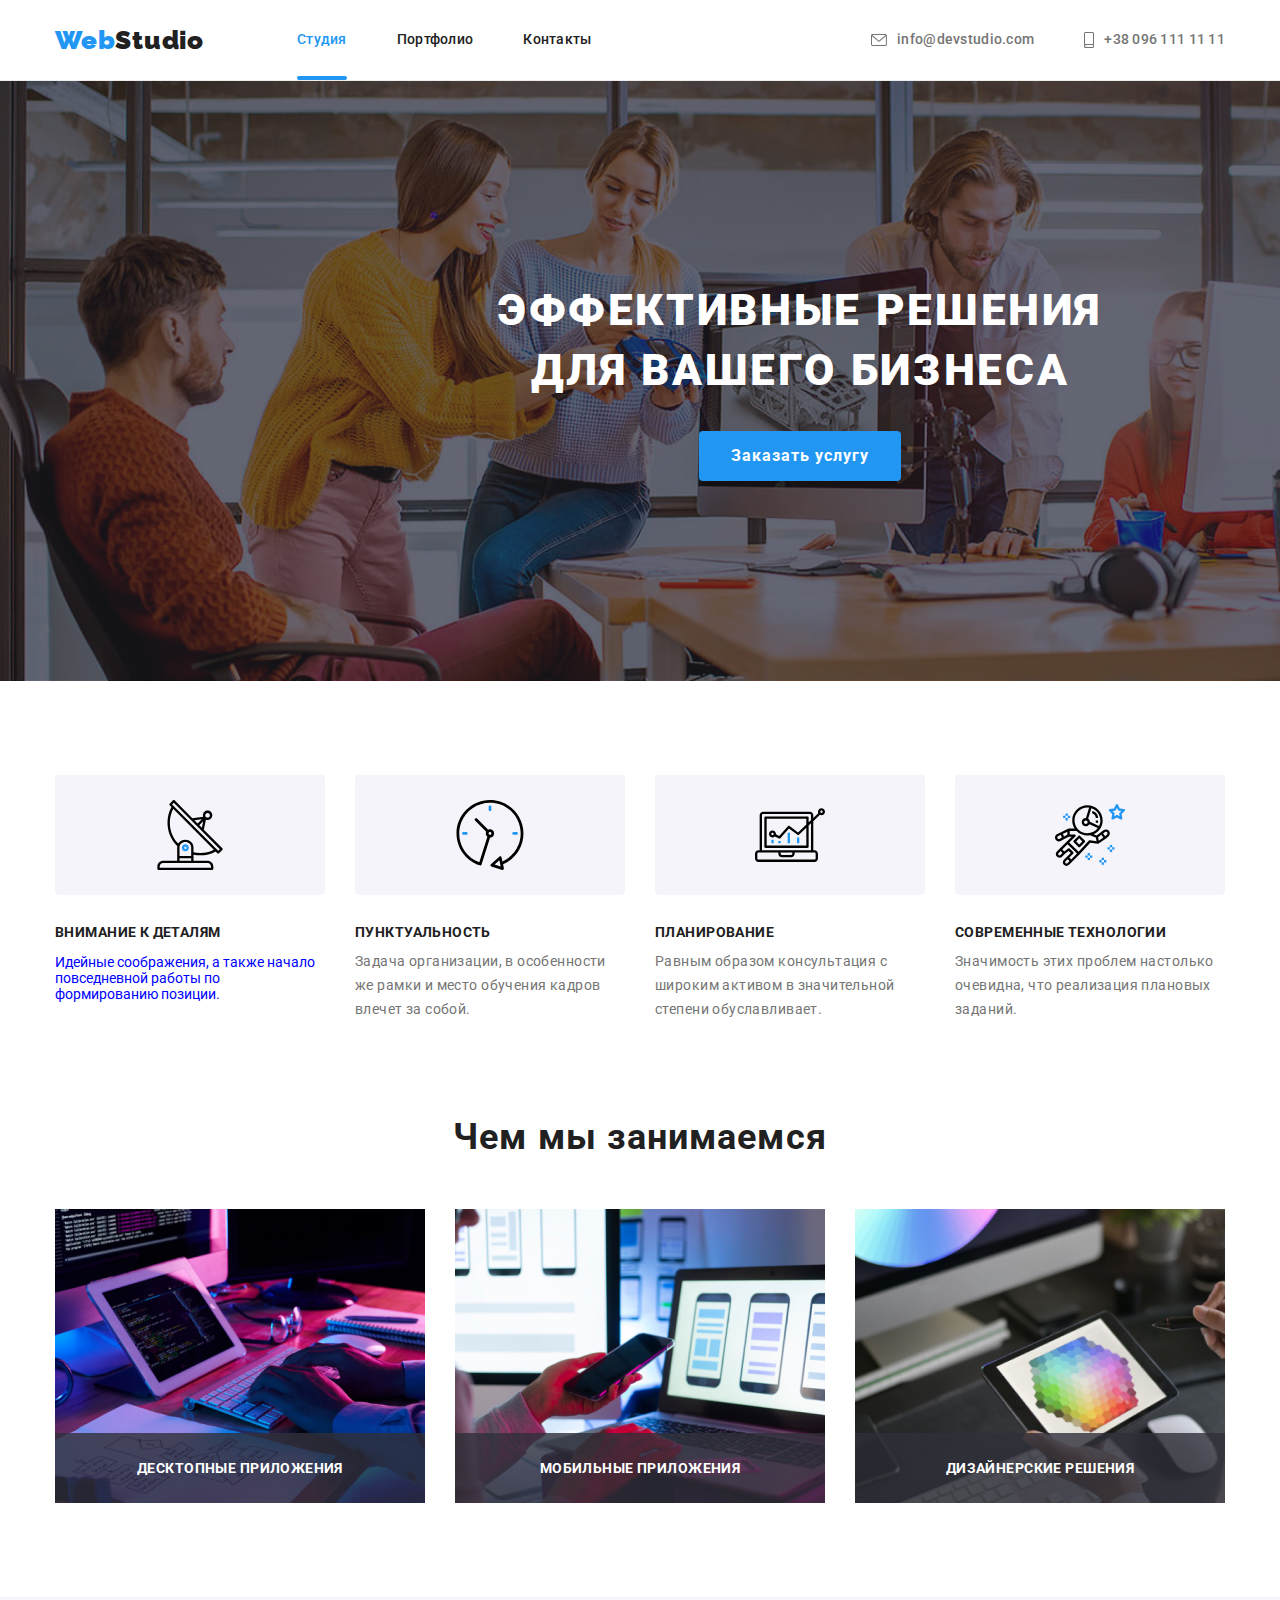
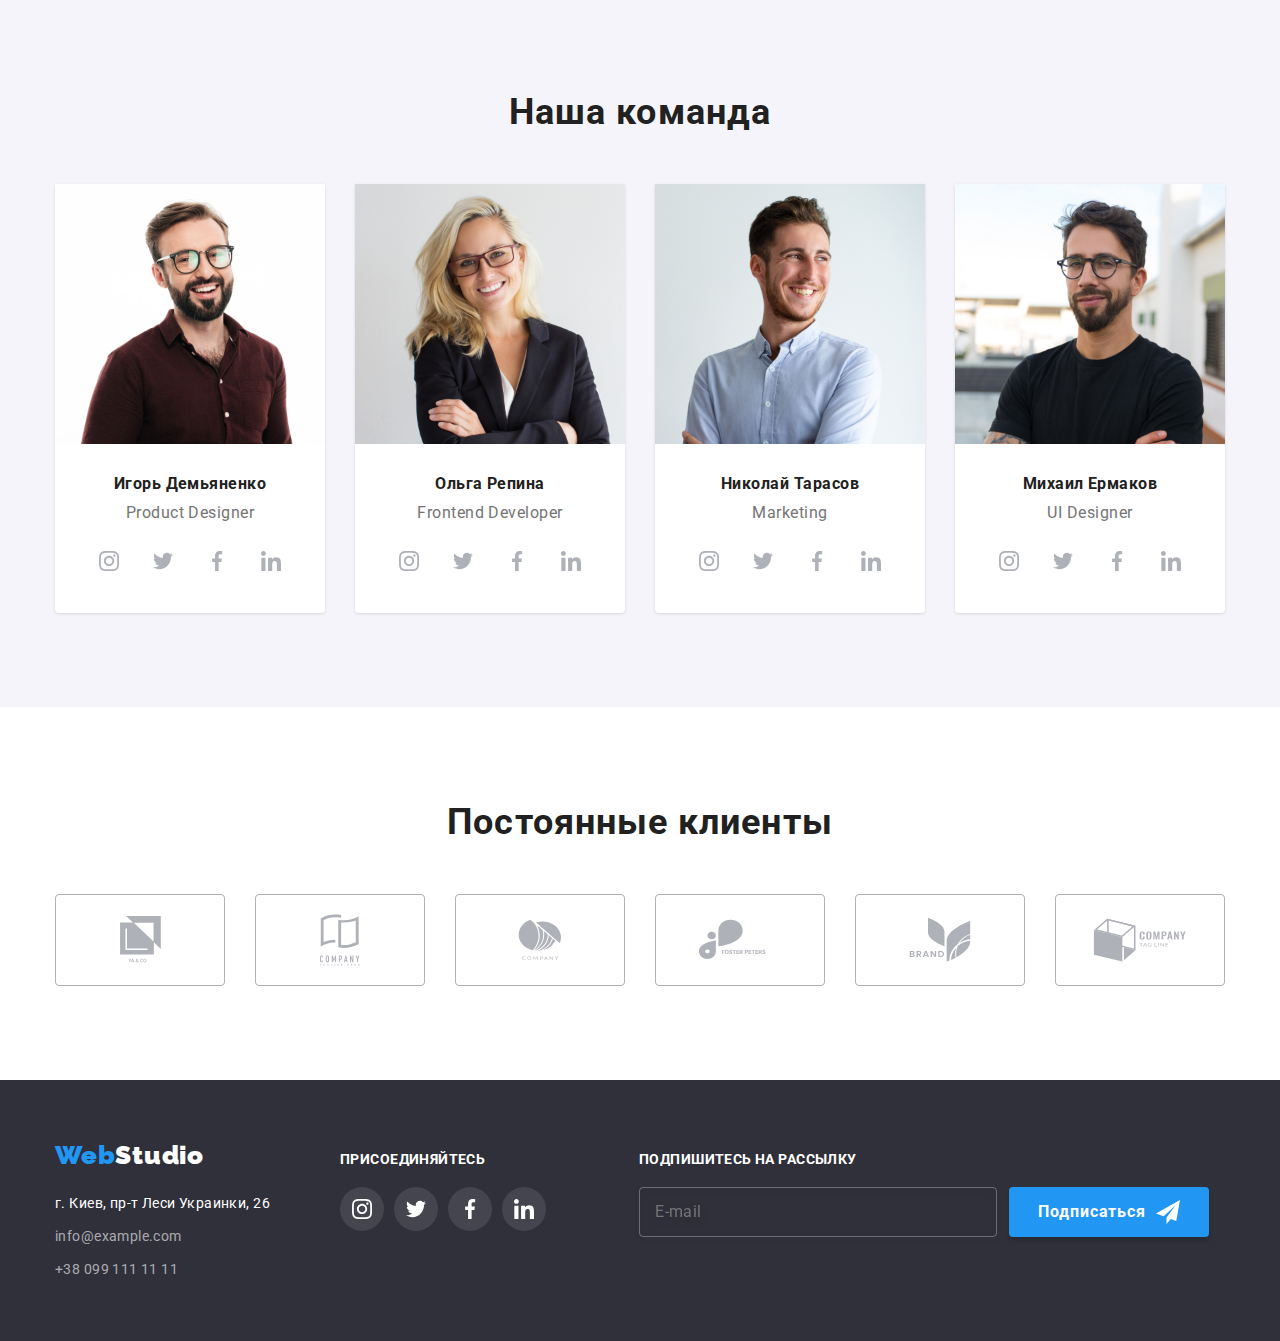
==== commit a179a033: "chang" ====
--- a/index.html
+++ b/index.html
@@ -7,7 +7,6 @@
     <title>Web Studio</title>
     <link rel="stylesheet" href="https://cdnjs.cloudflare.com/ajax/libs/modern-normalize/1.1.0/modern-normalize.min.css">
     <link href="https://fonts.googleapis.com/css2?family=Raleway:wght@700&family=Roboto:wght@400;500;700;900&display=swap" rel="stylesheet">
-   
 <link rel="stylesheet" href="/public/css/main.min.css">
 </head>
 <body>
--- a/public/css/main.min.css
+++ b/public/css/main.min.css
@@ -1 +1 @@
-.header-content{font-size:14px;line-height:1.1;letter-spacing:0.02em;border-bottom:solid 1px #ECECEC}.site-nav,.contacts{list-style:none;padding:0;margin:0}.site-nav{font-weight:500;display:-webkit-box;display:-ms-flexbox;display:flex;margin-left:93px}.site-nav__link{color:#212121;text-decoration:none;display:block;padding-top:32px;padding-bottom:32px;position:relative}.site-nav__link:hover,.site-nav__link:focus{color:#2196F3;fill:#2196F3}.site-nav__item:not(:last-child){margin-right:50px}.site-nav__link,.contacts-link{-webkit-transition:color 250ms cubic-bezier(0.4, 0, 0.2, 1);transition:color 250ms cubic-bezier(0.4, 0, 0.2, 1)}.current-button{color:#2196F3}.current-button::after{content:"";display:block;width:100%;height:4px;background-color:#2196F3;border-radius:2px;position:absolute;bottom:0}.contacts{display:-webkit-box;display:-ms-flexbox;display:flex;margin-left:auto}.contacts__link{color:#757575;fill:#757575;font-weight:500;text-decoration:none;padding-top:32px;padding-bottom:32px;display:-webkit-box;display:-ms-flexbox;display:flex;-webkit-box-orient:horizontal;-webkit-box-direction:reverse;-ms-flex-direction:row-reverse;flex-direction:row-reverse;-webkit-box-align:center;-ms-flex-align:center;align-items:center}.contacts__link:hover,.contacts__link:focus{color:#2196F3;fill:#2196F3}.contacts__mail-svg{width:16px;height:12px}.contacts__phone-svg{width:10px;height:16px}.contacts__mail-svg,.contacts__phone-svg{margin-right:10px;color:currentColor}.main-nav{display:-webkit-box;display:-ms-flexbox;display:flex;-webkit-box-align:center;-ms-flex-align:center;align-items:center;-webkit-box-pack:justify;-ms-flex-pack:justify;justify-content:space-between}html{-webkit-box-sizing:border-box;box-sizing:border-box}*::after,*::before{-webkit-box-sizing:inherit;box-sizing:inherit}body{font-family:Roboto,sans-serif;font-size:14px;margin:0}img{display:block;max-width:100%;height:auto}h1,h2,h3,h4,h5,h6{margin:0}.buttons-list,.products,.footer-list,.features,.photos-list,.team,.media-icons,.clients-list,.footer-second-list{list-style:none;padding:0;margin:0}.container{width:1200px;padding-left:15px;padding-right:15px;margin-left:auto;margin-right:auto}.section.third{padding-top:0}.section{padding-top:94px;padding-bottom:94px}.section:last-child{padding-bottom:94px}.section__title{color:#212121;font-weight:700;font-size:36px;line-height:1.2;text-align:center;letter-spacing:0.03em;margin-top:0;margin-bottom:50px}.section.people{background-color:#F5F4FA}.main-nav__logo{color:#212121;text-decoration:none;font-family:Raleway, sans-serif;font-weight:900;font-size:26px;line-height:1.19;letter-spacing:0.03em;padding-top:24px;padding-bottom:24px}.footer-content__logo{color:#fff;text-decoration:none;font-family:Raleway, sans-serif;font-weight:900;font-size:26px;line-height:1.19;letter-spacing:0.03em;padding-top:24px;padding-bottom:24px}.main-nav__logo--world{color:#2196F3}.footer-content__logo--world{color:#2196F3}.banner{margin:0 auto;text-align:center;padding-top:200px;padding-bottom:200px;background-color:#2F303A;background-image:-webkit-gradient(linear, left top, right top, from(rgba(47,48,58,0.4)), to(rgba(47,48,58,0.4))),url(/images/header1.jpg);background-image:linear-gradient(to right, rgba(47,48,58,0.4), rgba(47,48,58,0.4)),url(/images/header1.jpg);background-repeat:no-repeat;background-position:center;background-size:cover;width:1600px}.banner__title{color:#fff;font-weight:900;font-size:44px;line-height:1.36;letter-spacing:0.06em;text-transform:uppercase;margin-top:0;margin-bottom:30px;width:696px;margin-right:auto;margin-left:auto}.banner__button{color:#fff;background-color:#2196F3;font-weight:bold;font-size:16px;line-height:1.87;letter-spacing:0.06em;cursor:pointer;font-family:Roboto,sans-serif;border-radius:4px;-webkit-box-shadow:0px 4px 4px rgba(0,0,0,0.15);box-shadow:0px 4px 4px rgba(0,0,0,0.15);border:none;padding:10px 32px}.features{display:-webkit-box;display:-ms-flexbox;display:flex}.features__title{color:#212121;font-weight:700;font-size:14px;line-height:1.1;letter-spacing:0.03em;text-transform:uppercase;margin:0;margin-bottom:10px}.features__text{font-size:14px;line-height:1.71;letter-spacing:0.03em;margin:0;color:#757575}.features__item{width:270px}.features__item:not(:last-child){margin-right:30px}.features-icons{display:-webkit-box;display:-ms-flexbox;display:flex;width:270px;height:120px;background-color:#F5F4FA;border-radius:4px;-webkit-box-pack:center;-ms-flex-pack:center;justify-content:center;-webkit-box-align:center;-ms-flex-align:center;align-items:center;margin-bottom:30px}.features-icons__icon{width:70px;height:70px}.photos-list{display:-webkit-box;display:-ms-flexbox;display:flex}.photos-list__item{display:-webkit-box;display:-ms-flexbox;display:flex;margin-right:30px;width:calc((100%-60px)/3);position:relative}.photos-list__item:nth-child(3n){margin-right:0}.photos-list__overlay{position:absolute;bottom:0;width:100%;height:70px;background-color:#2F303ACC;display:-webkit-box;display:-ms-flexbox;display:flex;-webkit-box-pack:center;-ms-flex-pack:center;justify-content:center;-webkit-box-align:center;-ms-flex-align:center;align-items:center}.photos-list__text{font-family:Roboto,sans-serif;font-size:14px;font-weight:700;line-height:16px;letter-spacing:0.03em;text-transform:uppercase;color:#fff;margin:0%}.team{display:-webkit-box;display:-ms-flexbox;display:flex}.team__item{margin-right:30px;width:calc((100%-90px)/4);text-align:center;background-color:#fff;-webkit-box-shadow:0px 2px 1px 0px #00000033;box-shadow:0px 2px 1px 0px #00000033;-webkit-box-shadow:0px 1px 1px 0px #00000024;box-shadow:0px 1px 1px 0px #00000024;-webkit-box-shadow:0px 1px 3px 0px #0000001F;box-shadow:0px 1px 3px 0px #0000001F;border-bottom-right-radius:4px;border-bottom-left-radius:4px}.team__item:nth-child(4n){margin-right:0}.team__text{display:block;padding-top:30px;padding-bottom:30px}.team__title{color:var(--dark-color);font-family:500;font-size:16px;line-height:1.2;letter-spacing:0.03em;margin-bottom:10px}.team__job{font-size:16px;line-height:1.2;letter-spacing:0.03em;color:var(--primary-middle);margin:0;margin-bottom:16px}.media-icons{display:-webkit-box;display:-ms-flexbox;display:flex;-ms-flex-wrap:wrap;flex-wrap:wrap;-webkit-box-pack:center;-ms-flex-pack:center;justify-content:center}.media-icons__link{display:-webkit-box;display:-ms-flexbox;display:flex;width:44px;height:44px;border-radius:50%;color:#AFB1B8;-webkit-box-align:center;-ms-flex-align:center;align-items:center;-webkit-box-pack:center;-ms-flex-pack:center;justify-content:center;-webkit-transition:color 250ms cubic-bezier(0.4, 0, 0.2, 1),background-color 250ms cubic-bezier(0.4, 0, 0.2, 1);transition:color 250ms cubic-bezier(0.4, 0, 0.2, 1),background-color 250ms cubic-bezier(0.4, 0, 0.2, 1)}.media-icons__link:hover,.media-icons__link:focus{background-color:#2196F3;color:#fff}.media-icons__icon{width:20px;height:20px;fill:currentColor}.media-icons__item:not(:last-child){margin-right:10px}.clients-list{display:-webkit-box;display:-ms-flexbox;display:flex;-ms-flex-wrap:wrap;flex-wrap:wrap}.clients__item:not(:last-child){margin-right:30px}.clients__link{width:170px;height:92px;fill:#AFB1B8;display:-webkit-box;display:-ms-flexbox;display:flex;-webkit-box-pack:center;-ms-flex-pack:center;justify-content:center;-webkit-box-align:center;-ms-flex-align:center;align-items:center;border:1px solid #AFB1B8;border-radius:4px;-webkit-transition:fill 250ms cubic-bezier(0.4, 0, 0.2, 1),border-color 250ms cubic-bezier(0.4, 0, 0.2, 1);transition:fill 250ms cubic-bezier(0.4, 0, 0.2, 1),border-color 250ms cubic-bezier(0.4, 0, 0.2, 1)}.clients__link:hover,.clients__link:focus{fill:#2196F3;border-color:#2196F3}.clients-list{fill:currentColor}.footer-second-list{display:-webkit-box;display:-ms-flexbox;display:flex;-ms-flex-wrap:wrap;flex-wrap:wrap;-ms-flex-pack:distribute;justify-content:space-around}.footer-second{display:-webkit-box;display:-ms-flexbox;display:flex;-webkit-box-orient:vertical;-webkit-box-direction:normal;-ms-flex-direction:column;flex-direction:column;margin-left:70px}.container.footer{display:-webkit-box;display:-ms-flexbox;display:flex;-webkit-box-align:baseline;-ms-flex-align:baseline;align-items:baseline}.footer-second__tittle{text-transform:uppercase;font-family:Roboto,sans-serif;font-size:14px;font-weight:700;line-height:16px;letter-spacing:0.03em;text-align:left;color:#fff;margin:0;margin-bottom:20px}.footer-content{background-color:#2F303A;font-size:14px;line-height:1.71;letter-spacing:0.03em;padding-top:60px;padding-bottom:60px}.footer-list__link{color:#FFFFFF99;text-decoration:none;font-style:normal;-webkit-transition:color 250ms cubic-bezier(0.4, 0, 0.2, 1);transition:color 250ms cubic-bezier(0.4, 0, 0.2, 1)}.footer-list__link:hover,.footer-list__link:focus{color:#2196F3;fill:#2196F3}.footer-list__adress{font-style:normal;color:#fff}.footer-list--margin{margin-top:9px}.footer-content__logo{padding:0}.address{margin-top:20px}.footer-second-list__svg{display:-webkit-box;display:-ms-flexbox;display:flex;width:44px;height:44px;border-radius:50%;-webkit-box-align:center;-ms-flex-align:center;align-items:center;-webkit-box-pack:center;-ms-flex-pack:center;justify-content:center;color:#fff;background-color:#FFFFFF1A;-webkit-transition:background-color 250ms cubic-bezier(0.4, 0, 0.2, 1);transition:background-color 250ms cubic-bezier(0.4, 0, 0.2, 1)}.footer-second-list__item:not(:last-child){margin-right:10px}.footer-second-list__icon{width:20px;height:20px;fill:currentColor}.footer-second-list__svg:hover,.footer-second-list__svg:focus{background-color:#2196F3}.footer-form__icon{fill:blue;width:24px;height:24px;margin-left:10px}.div-form{margin-left:93px}.footer-form__icon{fill:blue;width:24px;height:24px;margin-left:10px}.footer-form__button{width:200px;height:50px;background-color:#2196F3;color:#fff;display:-webkit-box;display:-ms-flexbox;display:flex;-webkit-box-pack:center;-ms-flex-pack:center;justify-content:center;-webkit-box-align:center;-ms-flex-align:center;align-items:center;font-family:Roboto,sans-serif;font-style:normal;font-weight:700;font-size:16px;line-height:30px;letter-spacing:0.06em;-webkit-box-shadow:0px 4px 4px rgba(0,0,0,0.15);box-shadow:0px 4px 4px rgba(0,0,0,0.15);border-radius:4px;border:none;cursor:pointer}.footer-form__title{font-family:Roboto,sans-serif;font-style:normal;font-weight:700;font-size:14px;line-height:16px;letter-spacing:0.03em;text-transform:uppercase;color:#fff;margin-bottom:20px}.footer-form input{padding:15px;width:358px;height:50px;font-family:Roboto,sans-serif;font-style:normal;font-weight:400;font-size:16px;line-height:20px;display:-webkit-box;display:-ms-flexbox;display:flex;-webkit-box-align:center;-ms-flex-align:center;align-items:center;letter-spacing:0.03em;color:#FFFFFF99;background-color:transparent;border:1px solid #FFFFFF4D;-webkit-filter:drop-shadow(0px 4px 4px rgba(0,0,0,0.15));filter:drop-shadow(0px 4px 4px rgba(0,0,0,0.15));border-radius:4px;margin-right:12px}.footer-form__input{display:-webkit-box;display:-ms-flexbox;display:flex}.backdrop{position:fixed;top:0;left:0;width:100%;height:100%;background-color:#00000033;opacity:1;-webkit-transition:opacity 250ms cubic-bezier(0.4, 0, 0.2, 1);transition:opacity 250ms cubic-bezier(0.4, 0, 0.2, 1)}.backdrop.is-hidden{opacity:0;pointer-events:none}.modal{position:absolute;width:528px;height:581px;background-color:#fff;top:50%;left:50%;-webkit-transform:translate(-50%, -50%);transform:translate(-50%, -50%);padding:40px}.modal__svg{width:18px;height:18px}.modal__button{display:-webkit-box;display:-ms-flexbox;display:flex;-webkit-box-pack:center;-ms-flex-pack:center;justify-content:center;-webkit-box-align:center;-ms-flex-align:center;align-items:center;width:30px;height:30px;position:absolute;right:8px;top:8px;background-color:transparent;border:1px solid #0000001A;border-radius:50%;cursor:pointer}.modal__button:hover,.modal__button:focus{fill:#2196F3;-webkit-transition:fill 250ms cubic-bezier(0.4, 0, 0.2, 1);transition:fill 250ms cubic-bezier(0.4, 0, 0.2, 1)}.modal__svg{width:18px;height:18px}.modal__title{font-family:Roboto,sans-serif;font-size:20px;font-weight:700;line-height:23px;letter-spacing:0.03em;text-align:center;color:#212121;margin-bottom:12px}.modal-link-sign{color:#2196F3}.modal__textarea{padding:12px 16px;font-family:Roboto,sans-serif;font-style:normal;font-weight:400;font-size:14px;line-height:16px;letter-spacing:0.01em;color:rgba(117,117,117,0.5);outline:0}.modal__textarea:focus-within,.modal__textarea:hover{border-color:#2196F3;-webkit-transition:color 250ms cubic-bezier(0.4, 0, 0.2, 1);transition:color 250ms cubic-bezier(0.4, 0, 0.2, 1)}.form{width:448px;display:block}.form-field{position:relative;margin-bottom:10px;display:-webkit-box;display:-ms-flexbox;display:flex;-webkit-box-orient:vertical;-webkit-box-direction:normal;-ms-flex-direction:column;flex-direction:column;font-family:Roboto;font-size:12px;font-weight:400;line-height:14px;letter-spacing:0.01em;text-align:left;color:#757575}.form-input{height:40px;margin-top:4px;border:1px solid rgba(33,33,33,0.2);-webkit-box-sizing:border-box;box-sizing:border-box;border-radius:4px;padding-left:42px;padding-top:12px;padding-bottom:12px;fill:black;outline:0;cursor:pointer}.form-input:focus-within,.form-input:hover{fill:#2196F3;border-color:#2196F3;-webkit-transition:color 250ms cubic-bezier(0.4, 0, 0.2, 1);transition:color 250ms cubic-bezier(0.4, 0, 0.2, 1);-webkit-transition:border-color 250ms cubic-bezier(0.4, 0, 0.2, 1);transition:border-color 250ms cubic-bezier(0.4, 0, 0.2, 1)}.form-input:focus-within+.form-input__svg,.form-input:hover+.form-input__svg{fill:#2196F3;-webkit-transition:fill 250ms cubic-bezier(0.4, 0, 0.2, 1);transition:fill 250ms cubic-bezier(0.4, 0, 0.2, 1)}.form-field textarea{margin-top:4px;height:120px;resize:none;border:1px solid rgba(33,33,33,0.2);-webkit-box-sizing:border-box;box-sizing:border-box;border-radius:4px}.form-button__button{height:50px;width:200px;border-radius:4px;-webkit-box-shadow:0px 4px 4px rgba(0,0,0,0.15);box-shadow:0px 4px 4px rgba(0,0,0,0.15);background:#2196F3;font-family:Roboto;font-size:16px;font-weight:700;line-height:30px;letter-spacing:0.06em;text-align:center;color:#fff;border:none;cursor:pointer}.form-button{display:-webkit-box;display:-ms-flexbox;display:flex;-webkit-box-pack:center;-ms-flex-pack:center;justify-content:center}.form__checkbox{margin-bottom:40px;font-family:Roboto,sans-serif;font-size:14px;font-weight:400;line-height:24px;letter-spacing:0.03em;text-align:left;color:#757575}.form-input__svg{width:18px;height:18px;position:absolute;top:50%;margin-left:15px;cursor:pointer}.checkbox{-webkit-appearance:none;position:absolute}.checkbox:focus-within+.checkbox__icon{border-color:#2196F3}.checkbox__icon{display:inline-block;width:16px;height:15px;background-color:#fff;border:2px solid #212121;border-radius:2px;margin-right:7px}.checkbox:checked+.checkbox__icon{background-color:#2196F3;background-origin:padding-box;background-image:url(/images/vector1.svg);background-size:contain;background-repeat:no-repeat;border-color:#2196F3}.form__label-checkbox{display:-webkit-box;display:-ms-flexbox;display:flex;-webkit-box-align:center;-ms-flex-align:center;align-items:center;-webkit-box-pack:center;-ms-flex-pack:center;justify-content:center}.checkbox__text{margin:0}.icon{position:absolute;top:50%;-webkit-transform:translateY(-50%);transform:translateY(-50%);background-color:#abb;width:20px;height:20px;left:10px}.section-buttons{padding-top:94px;padding-bottom:94px;display:-webkit-box;display:-ms-flexbox;display:flex}.all-button{background-color:#2196F3;color:#fff}.buttons-list__button{font-weight:500;font-size:16px;line-height:1.62;text-align:center;letter-spacing:0.03em;cursor:pointer;border-radius:4px;font-family:Roboto, sans-serif;min-width:73px;border:none;padding:6px 22px;-webkit-transition:color 250ms cubic-bezier(0.4, 0, 0.2, 1),background-color 250ms cubic-bezier(0.4, 0, 0.2, 1),-webkit-box-shadow 250ms cubic-bezier(0.4, 0, 0.2, 1);transition:color 250ms cubic-bezier(0.4, 0, 0.2, 1),background-color 250ms cubic-bezier(0.4, 0, 0.2, 1),-webkit-box-shadow 250ms cubic-bezier(0.4, 0, 0.2, 1);transition:color 250ms cubic-bezier(0.4, 0, 0.2, 1),box-shadow 250ms cubic-bezier(0.4, 0, 0.2, 1),background-color 250ms cubic-bezier(0.4, 0, 0.2, 1);transition:color 250ms cubic-bezier(0.4, 0, 0.2, 1),box-shadow 250ms cubic-bezier(0.4, 0, 0.2, 1),background-color 250ms cubic-bezier(0.4, 0, 0.2, 1),-webkit-box-shadow 250ms cubic-bezier(0.4, 0, 0.2, 1)}.buttons-list__button:hover,.buttons-list__button:focus{background-color:#2196F3;color:#fff;-webkit-box-shadow:0px 3px 1px rgba(0,0,0,0.1),0px 1px 2px rgba(0,0,0,0.08),0px 2px 2px rgba(209,203,203,0.12);box-shadow:0px 3px 1px rgba(0,0,0,0.1),0px 1px 2px rgba(0,0,0,0.08),0px 2px 2px rgba(209,203,203,0.12)}.buttons-list{margin-bottom:50px;display:-webkit-box;display:-ms-flexbox;display:flex;-webkit-box-pack:center;-ms-flex-pack:center;justify-content:center}.buttons-list__item{display:-webkit-box;display:-ms-flexbox;display:flex;margin-right:8px}.buttons-list__item:last-child{margin-right:0}.products{display:-webkit-box;display:-ms-flexbox;display:flex;-ms-flex-wrap:wrap;flex-wrap:wrap}.products--border{border:1px solid #EEEEEE;border-top:0;padding:20px 24px 20px 24px}.products__name{font-size:18px;line-height:2;letter-spacing:0.06em;color:#212121;margin-bottom:4px}.products__description{font-size:16px;line-height:1.87;letter-spacing:0.03em;color:#757575;margin-bottom:0;margin-top:0}.products__item{margin-right:30px;width:calc((100% - 60px)/3);margin-bottom:30px;display:block}.products__item:nth-child(3n){margin-right:0}.products__item:nth-last-child(-n+3){margin-bottom:0}.products__link{display:block;text-decoration:none;-webkit-transition:-webkit-box-shadow 250ms cubic-bezier(0.4, 0, 0.2, 1);transition:-webkit-box-shadow 250ms cubic-bezier(0.4, 0, 0.2, 1);transition:box-shadow 250ms cubic-bezier(0.4, 0, 0.2, 1);transition:box-shadow 250ms cubic-bezier(0.4, 0, 0.2, 1), -webkit-box-shadow 250ms cubic-bezier(0.4, 0, 0.2, 1)}.products__link:hover,.products__link:focus{-webkit-box-shadow:1px 4px 6px 0px #00000029, 0px 4px 4px 0px #0000000F, 0px 1px 1px 0px #0000001F;box-shadow:1px 4px 6px 0px #00000029, 0px 4px 4px 0px #0000000F, 0px 1px 1px 0px #0000001F}.products__link:hover .products--overlay,.products__link:focus .products--overlay{-webkit-transform:translateY(0);transform:translateY(0)}.products__img{position:relative;overflow:hidden}.products--overlay{position:absolute;width:100%;height:100%;background-color:#2196F3E5;-webkit-transform:translateY(140%);transform:translateY(140%);-webkit-transition:-webkit-transform 250ms cubic-bezier(0.4, 0, 0.2, 1);transition:-webkit-transform 250ms cubic-bezier(0.4, 0, 0.2, 1);transition:transform 250ms cubic-bezier(0.4, 0, 0.2, 1);transition:transform 250ms cubic-bezier(0.4, 0, 0.2, 1), -webkit-transform 250ms cubic-bezier(0.4, 0, 0.2, 1)}.products__text{font-family:Roboto;font-size:18px;font-weight:400;line-height:28px;letter-spacing:0.03em;text-align:left;color:#fff;padding:63px 24px;margin:0}body{color:red}
+.header-content{font-size:14px;line-height:1.1;letter-spacing:0.02em;border-bottom:solid 1px #ECECEC}.site-nav,.contacts{list-style:none;padding:0;margin:0}.site-nav{font-weight:500;display:-webkit-box;display:-ms-flexbox;display:flex;margin-left:93px}.site-nav__link{color:#212121;text-decoration:none;display:block;padding-top:32px;padding-bottom:32px;position:relative}.site-nav__link:hover,.site-nav__link:focus{color:#2196F3;fill:#2196F3}.site-nav__item:not(:last-child){margin-right:50px}.site-nav__link,.contacts-link{-webkit-transition:color 250ms cubic-bezier(0.4, 0, 0.2, 1);transition:color 250ms cubic-bezier(0.4, 0, 0.2, 1)}.current-button{color:#2196F3}.current-button::after{content:"";display:block;width:100%;height:4px;background-color:#2196F3;border-radius:2px;position:absolute;bottom:0}.contacts{display:-webkit-box;display:-ms-flexbox;display:flex;margin-left:auto}.contacts__link{color:#757575;fill:#757575;font-weight:500;text-decoration:none;padding-top:32px;padding-bottom:32px;display:-webkit-box;display:-ms-flexbox;display:flex;-webkit-box-orient:horizontal;-webkit-box-direction:reverse;-ms-flex-direction:row-reverse;flex-direction:row-reverse;-webkit-box-align:center;-ms-flex-align:center;align-items:center}.contacts__link:hover,.contacts__link:focus{color:#2196F3;fill:#2196F3}.contacts__mail-svg{width:16px;height:12px}.contacts__phone-svg{width:10px;height:16px}.contacts__mail-svg,.contacts__phone-svg{margin-right:10px;color:currentColor}.main-nav{display:-webkit-box;display:-ms-flexbox;display:flex;-webkit-box-align:center;-ms-flex-align:center;align-items:center;-webkit-box-pack:justify;-ms-flex-pack:justify;justify-content:space-between}html{-webkit-box-sizing:border-box;box-sizing:border-box}*::after,*::before{-webkit-box-sizing:inherit;box-sizing:inherit}body{font-family:Roboto,sans-serif;font-size:14px;margin:0}img{display:block;max-width:100%;height:auto}h1,h2,h3,h4,h5,h6{margin:0}.buttons-list,.products,.footer-list,.features,.photos-list,.team,.media-icons,.clients-list,.footer-second-list{list-style:none;padding:0;margin:0}.container{width:1200px;padding-left:15px;padding-right:15px;margin-left:auto;margin-right:auto}.section.third{padding-top:0}.section{padding-top:94px;padding-bottom:94px}.section:last-child{padding-bottom:94px}.section__title{color:#212121;font-weight:700;font-size:36px;line-height:1.2;text-align:center;letter-spacing:0.03em;margin-top:0;margin-bottom:50px}.section.people{background-color:#F5F4FA}.main-nav__logo{color:#212121;text-decoration:none;font-family:Raleway, sans-serif;font-weight:900;font-size:26px;line-height:1.19;letter-spacing:0.03em;padding-top:24px;padding-bottom:24px}.footer-content__logo{color:#fff;text-decoration:none;font-family:Raleway, sans-serif;font-weight:900;font-size:26px;line-height:1.19;letter-spacing:0.03em;padding-top:24px;padding-bottom:24px}.main-nav__logo--world{color:#2196F3}.footer-content__logo--world{color:#2196F3}.banner{margin:0 auto;text-align:center;padding-top:200px;padding-bottom:200px;background-color:#2F303A;background-image:-webkit-gradient(linear, left top, right top, from(rgba(47,48,58,0.4)), to(rgba(47,48,58,0.4))),url(/images/header1.jpg);background-image:linear-gradient(to right, rgba(47,48,58,0.4), rgba(47,48,58,0.4)),url(/images/header1.jpg);background-repeat:no-repeat;background-position:center;background-size:cover;width:1600px}.banner__title{color:#fff;font-weight:900;font-size:44px;line-height:1.36;letter-spacing:0.06em;text-transform:uppercase;margin-top:0;margin-bottom:30px;width:696px;margin-right:auto;margin-left:auto}.banner__button{color:#fff;background-color:#2196F3;font-weight:bold;font-size:16px;line-height:1.87;letter-spacing:0.06em;cursor:pointer;font-family:Roboto,sans-serif;border-radius:4px;-webkit-box-shadow:0px 4px 4px rgba(0,0,0,0.15);box-shadow:0px 4px 4px rgba(0,0,0,0.15);border:none;padding:10px 32px}.features{display:-webkit-box;display:-ms-flexbox;display:flex}.features__title{color:#212121;font-weight:700;font-size:14px;line-height:1.1;letter-spacing:0.03em;text-transform:uppercase;margin:0;margin-bottom:10px}.features__text{font-size:14px;line-height:1.71;letter-spacing:0.03em;margin:0;color:#757575}.features__item{width:270px}.features__item:not(:last-child){margin-right:30px}.features-icons{display:-webkit-box;display:-ms-flexbox;display:flex;width:270px;height:120px;background-color:#F5F4FA;border-radius:4px;-webkit-box-pack:center;-ms-flex-pack:center;justify-content:center;-webkit-box-align:center;-ms-flex-align:center;align-items:center;margin-bottom:30px}.features-icons__icon{width:70px;height:70px}body{color:blue}.photos-list{display:-webkit-box;display:-ms-flexbox;display:flex}.photos-list__item{display:-webkit-box;display:-ms-flexbox;display:flex;margin-right:30px;width:calc((100%-60px)/3);position:relative}.photos-list__item:nth-child(3n){margin-right:0}.photos-list__overlay{position:absolute;bottom:0;width:100%;height:70px;background-color:#2F303ACC;display:-webkit-box;display:-ms-flexbox;display:flex;-webkit-box-pack:center;-ms-flex-pack:center;justify-content:center;-webkit-box-align:center;-ms-flex-align:center;align-items:center}.photos-list__text{font-family:Roboto,sans-serif;font-size:14px;font-weight:700;line-height:16px;letter-spacing:0.03em;text-transform:uppercase;color:#fff;margin:0%}.team{display:-webkit-box;display:-ms-flexbox;display:flex}.team__item{margin-right:30px;width:calc((100%-90px)/4);text-align:center;background-color:#fff;-webkit-box-shadow:0px 2px 1px 0px #00000033;box-shadow:0px 2px 1px 0px #00000033;-webkit-box-shadow:0px 1px 1px 0px #00000024;box-shadow:0px 1px 1px 0px #00000024;-webkit-box-shadow:0px 1px 3px 0px #0000001F;box-shadow:0px 1px 3px 0px #0000001F;border-bottom-right-radius:4px;border-bottom-left-radius:4px}.team__item:nth-child(4n){margin-right:0}.team__text{display:block;padding-top:30px;padding-bottom:30px}.team__title{color:#212121;font-family:500;font-size:16px;line-height:1.2;letter-spacing:0.03em;margin-bottom:10px}.team__job{font-size:16px;line-height:1.2;letter-spacing:0.03em;color:#757575;margin:0;margin-bottom:16px}.media-icons{display:-webkit-box;display:-ms-flexbox;display:flex;-ms-flex-wrap:wrap;flex-wrap:wrap;-webkit-box-pack:center;-ms-flex-pack:center;justify-content:center}.media-icons__link{display:-webkit-box;display:-ms-flexbox;display:flex;width:44px;height:44px;border-radius:50%;color:#AFB1B8;-webkit-box-align:center;-ms-flex-align:center;align-items:center;-webkit-box-pack:center;-ms-flex-pack:center;justify-content:center;-webkit-transition:color 250ms cubic-bezier(0.4, 0, 0.2, 1),background-color 250ms cubic-bezier(0.4, 0, 0.2, 1);transition:color 250ms cubic-bezier(0.4, 0, 0.2, 1),background-color 250ms cubic-bezier(0.4, 0, 0.2, 1)}.media-icons__link:hover,.media-icons__link:focus{background-color:#2196F3;color:#fff}.media-icons__icon{width:20px;height:20px;fill:currentColor}.media-icons__item:not(:last-child){margin-right:10px}.clients-list{display:-webkit-box;display:-ms-flexbox;display:flex;-ms-flex-wrap:wrap;flex-wrap:wrap}.clients__item:not(:last-child){margin-right:30px}.clients__link{width:170px;height:92px;fill:#AFB1B8;display:-webkit-box;display:-ms-flexbox;display:flex;-webkit-box-pack:center;-ms-flex-pack:center;justify-content:center;-webkit-box-align:center;-ms-flex-align:center;align-items:center;border:1px solid #AFB1B8;border-radius:4px;-webkit-transition:fill 250ms cubic-bezier(0.4, 0, 0.2, 1),border-color 250ms cubic-bezier(0.4, 0, 0.2, 1);transition:fill 250ms cubic-bezier(0.4, 0, 0.2, 1),border-color 250ms cubic-bezier(0.4, 0, 0.2, 1)}.clients__link:hover,.clients__link:focus{fill:#2196F3;border-color:#2196F3}.clients-list{fill:currentColor}.footer-second-list{display:-webkit-box;display:-ms-flexbox;display:flex;-ms-flex-wrap:wrap;flex-wrap:wrap;-ms-flex-pack:distribute;justify-content:space-around}.footer-second{display:-webkit-box;display:-ms-flexbox;display:flex;-webkit-box-orient:vertical;-webkit-box-direction:normal;-ms-flex-direction:column;flex-direction:column;margin-left:70px}.container.footer{display:-webkit-box;display:-ms-flexbox;display:flex;-webkit-box-align:baseline;-ms-flex-align:baseline;align-items:baseline}.footer-second__tittle{text-transform:uppercase;font-family:Roboto,sans-serif;font-size:14px;font-weight:700;line-height:16px;letter-spacing:0.03em;text-align:left;color:#fff;margin:0;margin-bottom:20px}.footer-content{background-color:#2F303A;font-size:14px;line-height:1.71;letter-spacing:0.03em;padding-top:60px;padding-bottom:60px}.footer-list__link{color:#FFFFFF99;text-decoration:none;font-style:normal;-webkit-transition:color 250ms cubic-bezier(0.4, 0, 0.2, 1);transition:color 250ms cubic-bezier(0.4, 0, 0.2, 1)}.footer-list__link:hover,.footer-list__link:focus{color:#2196F3;fill:#2196F3}.footer-list__adress{font-style:normal;color:#fff}.footer-list--margin{margin-top:9px}.footer-content__logo{padding:0}.address{margin-top:20px}.footer-second-list__svg{display:-webkit-box;display:-ms-flexbox;display:flex;width:44px;height:44px;border-radius:50%;-webkit-box-align:center;-ms-flex-align:center;align-items:center;-webkit-box-pack:center;-ms-flex-pack:center;justify-content:center;color:#fff;background-color:#FFFFFF1A;-webkit-transition:background-color 250ms cubic-bezier(0.4, 0, 0.2, 1);transition:background-color 250ms cubic-bezier(0.4, 0, 0.2, 1)}.footer-second-list__item:not(:last-child){margin-right:10px}.footer-second-list__icon{width:20px;height:20px;fill:currentColor}.footer-second-list__svg:hover,.footer-second-list__svg:focus{background-color:#2196F3}.footer-form__icon{fill:blue;width:24px;height:24px;margin-left:10px}.div-form{margin-left:93px}.footer-form__icon{fill:blue;width:24px;height:24px;margin-left:10px}.footer-form__button{width:200px;height:50px;background-color:#2196F3;color:#fff;display:-webkit-box;display:-ms-flexbox;display:flex;-webkit-box-pack:center;-ms-flex-pack:center;justify-content:center;-webkit-box-align:center;-ms-flex-align:center;align-items:center;font-family:Roboto,sans-serif;font-style:normal;font-weight:700;font-size:16px;line-height:30px;letter-spacing:0.06em;-webkit-box-shadow:0px 4px 4px rgba(0,0,0,0.15);box-shadow:0px 4px 4px rgba(0,0,0,0.15);border-radius:4px;border:none;cursor:pointer}.footer-form__title{font-family:Roboto,sans-serif;font-style:normal;font-weight:700;font-size:14px;line-height:16px;letter-spacing:0.03em;text-transform:uppercase;color:#fff;margin-bottom:20px}.footer-form input{padding:15px;width:358px;height:50px;font-family:Roboto,sans-serif;font-style:normal;font-weight:400;font-size:16px;line-height:20px;display:-webkit-box;display:-ms-flexbox;display:flex;-webkit-box-align:center;-ms-flex-align:center;align-items:center;letter-spacing:0.03em;color:#FFFFFF99;background-color:transparent;border:1px solid #FFFFFF4D;-webkit-filter:drop-shadow(0px 4px 4px rgba(0,0,0,0.15));filter:drop-shadow(0px 4px 4px rgba(0,0,0,0.15));border-radius:4px;margin-right:12px}.footer-form__input{display:-webkit-box;display:-ms-flexbox;display:flex}.backdrop{position:fixed;top:0;left:0;width:100%;height:100%;background-color:#00000033;opacity:1;-webkit-transition:opacity 250ms cubic-bezier(0.4, 0, 0.2, 1);transition:opacity 250ms cubic-bezier(0.4, 0, 0.2, 1)}.backdrop.is-hidden{opacity:0;pointer-events:none}.modal{position:absolute;width:528px;height:581px;background-color:#fff;top:50%;left:50%;-webkit-transform:translate(-50%, -50%);transform:translate(-50%, -50%);padding:40px}.modal__svg{width:18px;height:18px}.modal__button{display:-webkit-box;display:-ms-flexbox;display:flex;-webkit-box-pack:center;-ms-flex-pack:center;justify-content:center;-webkit-box-align:center;-ms-flex-align:center;align-items:center;width:30px;height:30px;position:absolute;right:8px;top:8px;background-color:transparent;border:1px solid #0000001A;border-radius:50%;cursor:pointer}.modal__button:hover,.modal__button:focus{fill:#2196F3;-webkit-transition:fill 250ms cubic-bezier(0.4, 0, 0.2, 1);transition:fill 250ms cubic-bezier(0.4, 0, 0.2, 1)}.modal__svg{width:18px;height:18px}.modal__title{font-family:Roboto,sans-serif;font-size:20px;font-weight:700;line-height:23px;letter-spacing:0.03em;text-align:center;color:#212121;margin-bottom:12px}.modal-link-sign{color:#2196F3}.modal__textarea{padding:12px 16px;font-family:Roboto,sans-serif;font-style:normal;font-weight:400;font-size:14px;line-height:16px;letter-spacing:0.01em;color:rgba(117,117,117,0.5);outline:0}.modal__textarea:focus-within,.modal__textarea:hover{border-color:#2196F3;-webkit-transition:color 250ms cubic-bezier(0.4, 0, 0.2, 1);transition:color 250ms cubic-bezier(0.4, 0, 0.2, 1)}.form{width:448px;display:block}.form-field{position:relative;margin-bottom:10px;display:-webkit-box;display:-ms-flexbox;display:flex;-webkit-box-orient:vertical;-webkit-box-direction:normal;-ms-flex-direction:column;flex-direction:column;font-family:Roboto;font-size:12px;font-weight:400;line-height:14px;letter-spacing:0.01em;text-align:left;color:#757575}.form-input{height:40px;margin-top:4px;border:1px solid rgba(33,33,33,0.2);-webkit-box-sizing:border-box;box-sizing:border-box;border-radius:4px;padding-left:42px;padding-top:12px;padding-bottom:12px;fill:black;outline:0;cursor:pointer}.form-input:focus-within,.form-input:hover{fill:#2196F3;border-color:#2196F3;-webkit-transition:color 250ms cubic-bezier(0.4, 0, 0.2, 1);transition:color 250ms cubic-bezier(0.4, 0, 0.2, 1);-webkit-transition:border-color 250ms cubic-bezier(0.4, 0, 0.2, 1);transition:border-color 250ms cubic-bezier(0.4, 0, 0.2, 1)}.form-input:focus-within+.form-input__svg,.form-input:hover+.form-input__svg{fill:#2196F3;-webkit-transition:fill 250ms cubic-bezier(0.4, 0, 0.2, 1);transition:fill 250ms cubic-bezier(0.4, 0, 0.2, 1)}.form-field textarea{margin-top:4px;height:120px;resize:none;border:1px solid rgba(33,33,33,0.2);-webkit-box-sizing:border-box;box-sizing:border-box;border-radius:4px}.form-button__button{height:50px;width:200px;border-radius:4px;-webkit-box-shadow:0px 4px 4px rgba(0,0,0,0.15);box-shadow:0px 4px 4px rgba(0,0,0,0.15);background:#2196F3;font-family:Roboto;font-size:16px;font-weight:700;line-height:30px;letter-spacing:0.06em;text-align:center;color:#fff;border:none;cursor:pointer}.form-button{display:-webkit-box;display:-ms-flexbox;display:flex;-webkit-box-pack:center;-ms-flex-pack:center;justify-content:center}.form__checkbox{margin-bottom:40px;font-family:Roboto,sans-serif;font-size:14px;font-weight:400;line-height:24px;letter-spacing:0.03em;text-align:left;color:#757575}.form-input__svg{width:18px;height:18px;position:absolute;top:50%;margin-left:15px;cursor:pointer}.checkbox{-webkit-appearance:none;position:absolute}.checkbox:focus-within+.checkbox__icon{border-color:#2196F3}.checkbox__icon{display:inline-block;width:16px;height:15px;background-color:#fff;border:2px solid #212121;border-radius:2px;margin-right:7px}.checkbox:checked+.checkbox__icon{background-color:#2196F3;background-origin:padding-box;background-image:url(/images/vector1.svg);background-size:contain;background-repeat:no-repeat;border-color:#2196F3}.form__label-checkbox{display:-webkit-box;display:-ms-flexbox;display:flex;-webkit-box-align:center;-ms-flex-align:center;align-items:center;-webkit-box-pack:center;-ms-flex-pack:center;justify-content:center}.checkbox__text{margin:0}.icon{position:absolute;top:50%;-webkit-transform:translateY(-50%);transform:translateY(-50%);background-color:#abb;width:20px;height:20px;left:10px}.section-buttons{padding-top:94px;padding-bottom:94px;display:-webkit-box;display:-ms-flexbox;display:flex}.all-button{background-color:#2196F3;color:#fff}.buttons-list__button{font-weight:500;font-size:16px;line-height:1.62;text-align:center;letter-spacing:0.03em;cursor:pointer;border-radius:4px;font-family:Roboto, sans-serif;min-width:73px;border:none;padding:6px 22px;-webkit-transition:color 250ms cubic-bezier(0.4, 0, 0.2, 1),background-color 250ms cubic-bezier(0.4, 0, 0.2, 1),-webkit-box-shadow 250ms cubic-bezier(0.4, 0, 0.2, 1);transition:color 250ms cubic-bezier(0.4, 0, 0.2, 1),background-color 250ms cubic-bezier(0.4, 0, 0.2, 1),-webkit-box-shadow 250ms cubic-bezier(0.4, 0, 0.2, 1);transition:color 250ms cubic-bezier(0.4, 0, 0.2, 1),box-shadow 250ms cubic-bezier(0.4, 0, 0.2, 1),background-color 250ms cubic-bezier(0.4, 0, 0.2, 1);transition:color 250ms cubic-bezier(0.4, 0, 0.2, 1),box-shadow 250ms cubic-bezier(0.4, 0, 0.2, 1),background-color 250ms cubic-bezier(0.4, 0, 0.2, 1),-webkit-box-shadow 250ms cubic-bezier(0.4, 0, 0.2, 1)}.buttons-list__button:hover,.buttons-list__button:focus{background-color:#2196F3;color:#fff;-webkit-box-shadow:0px 3px 1px rgba(0,0,0,0.1),0px 1px 2px rgba(0,0,0,0.08),0px 2px 2px rgba(209,203,203,0.12);box-shadow:0px 3px 1px rgba(0,0,0,0.1),0px 1px 2px rgba(0,0,0,0.08),0px 2px 2px rgba(209,203,203,0.12)}.buttons-list{margin-bottom:50px;display:-webkit-box;display:-ms-flexbox;display:flex;-webkit-box-pack:center;-ms-flex-pack:center;justify-content:center}.buttons-list__item{display:-webkit-box;display:-ms-flexbox;display:flex;margin-right:8px}.buttons-list__item:last-child{margin-right:0}.products{display:-webkit-box;display:-ms-flexbox;display:flex;-ms-flex-wrap:wrap;flex-wrap:wrap}.products--border{border:1px solid #EEEEEE;border-top:0;padding:20px 24px 20px 24px}.products__name{font-size:18px;line-height:2;letter-spacing:0.06em;color:#212121;margin-bottom:4px}.products__description{font-size:16px;line-height:1.87;letter-spacing:0.03em;color:#757575;margin-bottom:0;margin-top:0}.products__item{margin-right:30px;width:calc((100% - 60px)/3);margin-bottom:30px;display:block}.products__item:nth-child(3n){margin-right:0}.products__item:nth-last-child(-n+3){margin-bottom:0}.products__link{display:block;text-decoration:none;-webkit-transition:-webkit-box-shadow 250ms cubic-bezier(0.4, 0, 0.2, 1);transition:-webkit-box-shadow 250ms cubic-bezier(0.4, 0, 0.2, 1);transition:box-shadow 250ms cubic-bezier(0.4, 0, 0.2, 1);transition:box-shadow 250ms cubic-bezier(0.4, 0, 0.2, 1), -webkit-box-shadow 250ms cubic-bezier(0.4, 0, 0.2, 1)}.products__link:hover,.products__link:focus{-webkit-box-shadow:1px 4px 6px 0px #00000029, 0px 4px 4px 0px #0000000F, 0px 1px 1px 0px #0000001F;box-shadow:1px 4px 6px 0px #00000029, 0px 4px 4px 0px #0000000F, 0px 1px 1px 0px #0000001F}.products__link:hover .products--overlay,.products__link:focus .products--overlay{-webkit-transform:translateY(0);transform:translateY(0)}.products__img{position:relative;overflow:hidden}.products--overlay{position:absolute;width:100%;height:100%;background-color:#2196F3E5;-webkit-transform:translateY(140%);transform:translateY(140%);-webkit-transition:-webkit-transform 250ms cubic-bezier(0.4, 0, 0.2, 1);transition:-webkit-transform 250ms cubic-bezier(0.4, 0, 0.2, 1);transition:transform 250ms cubic-bezier(0.4, 0, 0.2, 1);transition:transform 250ms cubic-bezier(0.4, 0, 0.2, 1), -webkit-transform 250ms cubic-bezier(0.4, 0, 0.2, 1)}.products__text{font-family:Roboto;font-size:18px;font-weight:400;line-height:28px;letter-spacing:0.03em;text-align:left;color:#fff;padding:63px 24px;margin:0}
